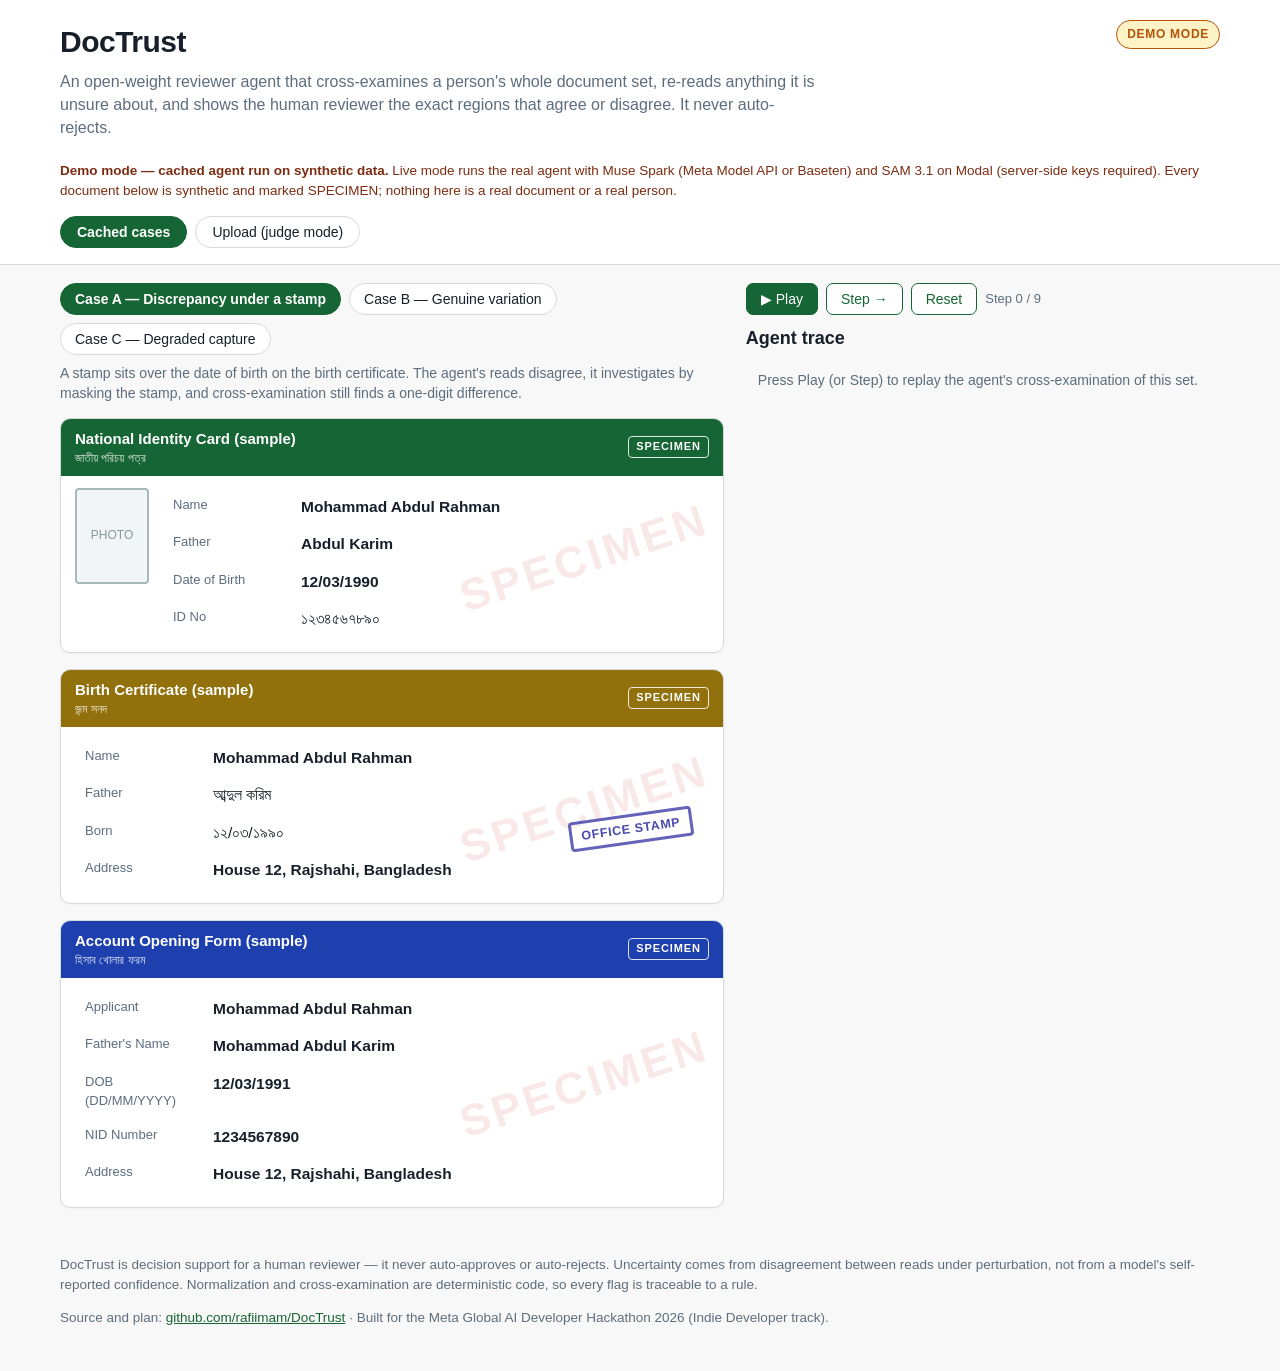
==== docs/demo/index.html @ 238506cc "Demo: render the Evidence gaps & next steps section in judge mode The upload tab gains a gaps panel " ====
<!DOCTYPE html>
<html lang="en">
<head>
<meta charset="utf-8">
<meta name="viewport" content="width=device-width, initial-scale=1">
<title>DocTrust — demo (cached cases + judge-mode upload)</title>
<link rel="stylesheet" href="styles.css">
</head>
<body>
<header class="site-header">
  <div class="header-inner">
    <div>
      <h1>DocTrust</h1>
      <p class="one-liner">An open-weight reviewer agent that cross-examines a person's
      whole document set, re-reads anything it is unsure about, and shows the human
      reviewer the exact regions that agree or disagree. It never auto-rejects.</p>
    </div>
    <span class="badge badge-demo" id="modeBadge">Demo mode</span>
  </div>
  <p class="demo-note"><strong>Demo mode — cached agent run on synthetic data.</strong>
  Live mode runs the real agent with Muse Spark (Meta Model API or Baseten)
  and SAM 3.1 on Modal (server-side keys required). Every document below is synthetic and marked SPECIMEN;
  nothing here is a real document or a real person.</p>
  <nav class="mode-toggle" aria-label="Demo mode">
    <button type="button" id="modeCachedBtn" aria-selected="true">Cached cases</button>
    <button type="button" id="modeUploadBtn" aria-selected="false">Upload (judge mode)</button>
  </nav>
</header>

<main class="layout" id="cachedMain">
  <section class="docs-column">
    <nav class="case-picker" id="casePicker" aria-label="Demo cases"></nav>
    <p class="case-summary" id="caseSummary"></p>
    <div id="docs" class="docs"></div>
  </section>

  <aside class="trace-column">
    <div class="controls">
      <button id="playBtn" type="button">▶ Play</button>
      <button id="stepBtn" type="button">Step →</button>
      <button id="resetBtn" type="button">Reset</button>
      <span class="progress" id="progress"></span>
    </div>
    <h2>Agent trace</h2>
    <ol class="trace" id="trace"></ol>
    <div class="verdict" id="verdict" hidden>
      <h3 id="verdictTitle"></h3>
      <p id="verdictBody"></p>
    </div>
  </aside>
</main>

<section class="layout upload-layout" id="uploadMain" hidden>
  <div class="upload-column">
    <p class="synthetic-warning"><strong>Synthetic documents only — do not upload
    real ID documents.</strong> Download a case pack below, unzip it, and upload
    the three images. Uploads go only to the backend shown below — the hosted
    DocTrust backend by default; nothing is stored there after the run.</p>

    <div class="backend-settings">
      <label for="backendUrl">Backend URL</label>
      <input type="url" id="backendUrl" spellcheck="false"
             placeholder="https://rafiimam96--doctrust-backend-fastapi-app.us-east.modal.run">
      <button type="button" id="backendSaveBtn">Save</button>
      <span class="backend-status" id="backendStatus">Not checked yet.</span>
    </div>

    <h2 class="upload-h">1 · Get a synthetic case pack</h2>
    <div class="pack-buttons">
      <a class="pack-btn" data-pack="clean" href="#" download>Clean set</a>
      <a class="pack-btn" data-pack="variation" href="#" download>Variation set</a>
      <a class="pack-btn" data-pack="discrepancy" href="#" download>Discrepancy set</a>
      <a class="pack-btn" data-pack="degraded" href="#" download>Degraded set</a>
    </div>
    <p class="upload-hint">Each ZIP holds <code>nid.png</code>,
    <code>birth_certificate.png</code>, <code>bank_form.png</code> and the
    <code>ground_truth.json</code> the run should agree with.</p>

    <h2 class="upload-h">2 · Upload the three documents</h2>
    <div class="upload-grid">
      <label class="upload-slot">
        <span class="upload-slot-title">National ID (nid)</span>
        <input type="file" id="file-nid" accept="image/png,image/jpeg">
        <img class="upload-preview" id="preview-nid" alt="" hidden>
        <span class="upload-file-name" id="name-nid">No file chosen</span>
      </label>
      <label class="upload-slot">
        <span class="upload-slot-title">Birth certificate</span>
        <input type="file" id="file-birth_certificate" accept="image/png,image/jpeg">
        <img class="upload-preview" id="preview-birth_certificate" alt="" hidden>
        <span class="upload-file-name" id="name-birth_certificate">No file chosen</span>
      </label>
      <label class="upload-slot">
        <span class="upload-slot-title">Bank form</span>
        <input type="file" id="file-bank_form" accept="image/png,image/jpeg">
        <img class="upload-preview" id="preview-bank_form" alt="" hidden>
        <span class="upload-file-name" id="name-bank_form">No file chosen</span>
      </label>
    </div>

    <div class="controls">
      <button type="button" id="runBtn">Run live review</button>
      <span class="progress" id="runStatus"></span>
    </div>

    <div id="fieldsPanel" hidden>
      <h2 class="upload-h">What the agent read</h2>
      <div id="fieldsTable"></div>
    </div>
    <div id="evidencePanel" hidden>
      <h2 class="upload-h">Evidence views the agent read</h2>
      <div class="evidence-grid" id="evidenceGrid"></div>
    </div>
    <div id="gapsPanel" hidden>
      <h2 class="upload-h">Evidence gaps &amp; next steps</h2>
      <div class="gaps-list" id="gapsList"></div>
    </div>
  </div>

  <aside class="trace-column">
    <h2>Live agent trace</h2>
    <ol class="trace" id="liveTrace">
      <li class="trace-empty" style="border:none;background:none;">Upload a
      synthetic set and press Run — the agent's steps stream here live from
      the backend. If the backend has no reader configured, this panel says
      so plainly instead of pretending.</li>
    </ol>
    <div class="verdict" id="liveVerdict" hidden>
      <h3 id="liveVerdictTitle"></h3>
      <p id="liveVerdictBody"></p>
    </div>
  </aside>
</section>

<footer class="site-footer">
  <p>DocTrust is decision support for a human reviewer — it never auto-approves or
  auto-rejects. Uncertainty comes from disagreement between reads under perturbation,
  not from a model's self-reported confidence. Normalization and cross-examination are
  deterministic code, so every flag is traceable to a rule.</p>
  <p>Source and plan:
  <a href="https://github.com/rafiimam/DocTrust">github.com/rafiimam/DocTrust</a> ·
  Built for the Meta Global AI Developer Hackathon 2026 (Indie Developer track).</p>
</footer>

<script src="cases.js"></script>
<script src="app.js"></script>
<script src="judge.js"></script>
</body>
</html>
---- docs/demo/styles.css ----
/* DocTrust demo — light, clean reviewer UI. No external assets. */
:root {
  --ink: #17202a;
  --muted: #5d6d7e;
  --line: #d5dbdb;
  --accent: #166534;
  --accent-soft: #e8f5ec;
  --warn: #b45309;
  --warn-soft: #fef3c7;
  --bad: #b91c1c;
  --bad-soft: #fee2e2;
  --good: #166534;
  --good-soft: #dcfce7;
  --focus: #1d4ed8;
  --focus-soft: #dbeafe;
  --card: #ffffff;
  --page: #f7f8f7;
}
* { box-sizing: border-box; }
/* The hidden attribute must always win over layout display rules
   (e.g. .layout's display:grid), so mode sections truly hide. */
[hidden] { display: none !important; }
body {
  margin: 0; color: var(--ink); background: var(--page);
  font-family: -apple-system, "Segoe UI", Roboto, "Helvetica Neue", Arial, sans-serif;
  line-height: 1.45;
}
.site-header { background: var(--card); border-bottom: 1px solid var(--line); }
.header-inner {
  max-width: 1200px; margin: 0 auto; padding: 20px 20px 6px;
  display: flex; justify-content: space-between; gap: 16px; align-items: flex-start;
}
h1 { margin: 0; font-size: 30px; letter-spacing: -.5px; }
.one-liner { margin: 6px 0 8px; max-width: 760px; color: var(--muted); }
.badge {
  white-space: nowrap; font-size: 12px; font-weight: 700; text-transform: uppercase;
  letter-spacing: .06em; padding: 5px 10px; border-radius: 999px;
}
.badge-demo { background: var(--warn-soft); color: var(--warn); border: 1px solid var(--warn); }
.demo-note {
  max-width: 1200px; margin: 0 auto; padding: 8px 20px 16px;
  font-size: 13.5px; color: #7c2d12;
}
.layout {
  max-width: 1200px; margin: 0 auto; padding: 18px 20px 8px;
  display: grid; grid-template-columns: minmax(0, 7fr) minmax(300px, 5fr); gap: 22px;
}
@media (max-width: 900px) { .layout { grid-template-columns: 1fr; } }

/* Case picker */
.case-picker { display: flex; flex-wrap: wrap; gap: 8px; margin-bottom: 8px; }
.case-tab {
  border: 1px solid var(--line); background: var(--card); color: var(--ink);
  border-radius: 999px; padding: 7px 14px; font-size: 14px; cursor: pointer;
}
.case-tab[aria-selected="true"] { background: var(--accent); border-color: var(--accent); color: #fff; font-weight: 600; }
.case-summary { color: var(--muted); font-size: 14px; margin: 2px 0 14px; }

/* Document cards */
.doc-card {
  position: relative; overflow: hidden; background: var(--card);
  border: 1px solid var(--line); border-radius: 10px; margin-bottom: 16px;
  box-shadow: 0 1px 2px rgba(0,0,0,.04);
}
.doc-card::after { /* SPECIMEN watermark */
  content: "SPECIMEN"; position: absolute; right: 10px; top: 46%;
  transform: rotate(-18deg); font-size: 44px; font-weight: 800;
  color: rgba(200, 30, 30, .10); pointer-events: none; letter-spacing: .08em;
}
.doc-head {
  display: flex; justify-content: space-between; align-items: center;
  padding: 9px 14px; color: #fff; background: var(--accent);
}
.doc-head .doc-title { font-weight: 700; font-size: 15px; }
.doc-head .doc-title small { display: block; font-weight: 400; opacity: .85; font-size: 12px; }
.tone-cream .doc-head { background: #92700c; }
.tone-blue .doc-head { background: #1e40af; }
.specimen-chip {
  font-size: 11px; font-weight: 700; letter-spacing: .08em;
  border: 1.5px solid rgba(255,255,255,.85); border-radius: 4px; padding: 2px 7px;
}
.doc-body { display: flex; gap: 14px; padding: 12px 14px 14px; }
.photo-box {
  flex: 0 0 74px; height: 96px; border: 2px solid #aab7b8; border-radius: 4px;
  color: #8a979a; display: flex; align-items: center; justify-content: center;
  font-size: 12px; background: #f2f5f5;
}
.fields { flex: 1; min-width: 0; }
.field {
  position: relative; display: flex; gap: 10px; padding: 5px 8px;
  border-radius: 6px; border: 2px solid transparent;
}
.field .flabel { flex: 0 0 118px; color: var(--muted); font-size: 13px; padding-top: 1px; }
.field .fwrap { position: relative; flex: 1; min-width: 0; }
.field .fvalue { font-size: 15.5px; font-weight: 600; word-break: break-word; }
.field .fvalue.bn { font-weight: 500; }

/* Evidence highlights (driven by the trace) */
.field.hl-focus, .doc-card.hl-focus { border-color: var(--focus); background: var(--focus-soft); }
.field.hl-warn, .doc-card.hl-warn { border-color: var(--warn); background: var(--warn-soft); }
.field.hl-bad, .doc-card.hl-bad { border-color: var(--bad); background: var(--bad-soft); }
.field.hl-good, .doc-card.hl-good { border-color: var(--good); background: var(--good-soft); }
.doc-card.hl-focus, .doc-card.hl-warn, .doc-card.hl-bad, .doc-card.hl-good { border-width: 2px; }

/* Stamp overlay (case a, birth certificate DOB) */
.stamp {
  position: absolute; right: 6px; top: -7px; z-index: 2;
  border: 3px solid rgba(40, 40, 160, .72); color: rgba(40, 40, 160, .85);
  border-radius: 4px; padding: 3px 9px; font-size: 12.5px; font-weight: 800;
  letter-spacing: .05em; transform: rotate(-8deg);
  background: rgba(255,255,255,.38);
  transition: opacity .5s ease;
}
.stamp.masked { opacity: .10; }
.mask-note {
  display: none; font-size: 11.5px; color: var(--bad); font-weight: 700; margin-left: 8px;
}
.stamp-host.masked .mask-note { display: inline; }

/* Degradation effects (case c) */
.glare {
  position: absolute; inset: -6px -10px; z-index: 2; pointer-events: none;
  background: radial-gradient(ellipse at 62% 40%, rgba(255,255,255,.96) 0%, rgba(255,255,255,.55) 45%, rgba(255,255,255,0) 72%);
}
.blurred .fvalue { filter: blur(2.2px); }
.degraded-tag { font-size: 11px; color: var(--warn); font-weight: 700; margin-left: 8px; }

/* Trace column */
.trace-column h2 { font-size: 18px; margin: 10px 0; }
.controls { display: flex; align-items: center; gap: 8px; flex-wrap: wrap; }
.controls button {
  border: 1px solid var(--accent); background: var(--accent); color: #fff;
  border-radius: 7px; padding: 7px 14px; font-size: 14px; cursor: pointer;
}
.controls button#stepBtn, .controls button#resetBtn { background: var(--card); color: var(--accent); }
.controls button:disabled { opacity: .45; cursor: default; }
.progress { color: var(--muted); font-size: 13px; }
.trace { list-style: none; margin: 0; padding: 0; }
.trace li {
  background: var(--card); border: 1px solid var(--line); border-left: 4px solid var(--focus);
  border-radius: 7px; padding: 9px 12px; margin-bottom: 9px; font-size: 14px;
  animation: step-in .25s ease;
}
.trace li.tone-warn { border-left-color: var(--warn); }
.trace li.tone-bad { border-left-color: var(--bad); }
.trace li.tone-good { border-left-color: var(--good); }
.trace .phase {
  display: inline-block; font-size: 11px; font-weight: 800; letter-spacing: .06em;
  text-transform: uppercase; color: var(--muted); margin-bottom: 3px;
}
.trace p { margin: 0; }
.trace code { background: #f1f5f9; border-radius: 4px; padding: 0 4px; font-size: 13px; }
@keyframes step-in { from { opacity: 0; transform: translateY(4px); } to { opacity: 1; } }
.trace-empty { color: var(--muted); font-size: 14px; }

/* Verdict banner */
.verdict { border-radius: 9px; padding: 13px 15px; margin-top: 6px; border: 2px solid; }
.verdict h3 { margin: 0 0 5px; font-size: 17px; }
.verdict p { margin: 0; font-size: 14px; }
.verdict-discrepancy { background: var(--bad-soft); border-color: var(--bad); }
.verdict-consistent { background: var(--good-soft); border-color: var(--good); }
.verdict-unreadable { background: var(--warn-soft); border-color: var(--warn); }

.site-footer { max-width: 1200px; margin: 0 auto; padding: 10px 20px 30px; color: var(--muted); font-size: 13.5px; }
.site-footer a { color: var(--accent); }

/* --- Mode toggle + judge (upload) mode --- */
.mode-toggle { max-width: 1200px; margin: 0 auto; padding: 0 20px 16px; display: flex; gap: 8px; }
.mode-toggle button {
  border: 1px solid var(--line); background: var(--card); color: var(--ink);
  border-radius: 999px; padding: 7px 16px; font-size: 14px; cursor: pointer;
}
.mode-toggle button[aria-selected="true"] { background: var(--accent); border-color: var(--accent); color: #fff; font-weight: 600; }
.synthetic-warning {
  background: var(--warn-soft); border: 1.5px solid var(--warn); color: #7c2d12;
  border-radius: 9px; padding: 11px 14px; font-size: 14px; margin: 0 0 16px;
}
.backend-settings {
  display: flex; align-items: center; gap: 8px; flex-wrap: wrap;
  background: var(--card); border: 1px solid var(--line); border-radius: 9px;
  padding: 10px 12px; margin-bottom: 18px; font-size: 14px;
}
.backend-settings label { font-weight: 600; }
.backend-settings input {
  flex: 1 1 240px; padding: 7px 9px; border: 1px solid var(--line);
  border-radius: 7px; font-size: 14px; font-family: ui-monospace, monospace;
}
.backend-settings button {
  border: 1px solid var(--accent); background: var(--card); color: var(--accent);
  border-radius: 7px; padding: 7px 13px; font-size: 14px; cursor: pointer;
}
.backend-status { color: var(--muted); font-size: 13px; flex-basis: 100%; }
.upload-h { font-size: 16px; margin: 18px 0 8px; }
.pack-buttons { display: flex; flex-wrap: wrap; gap: 8px; }
.pack-btn {
  border: 1px solid var(--accent); color: var(--accent); background: var(--card);
  border-radius: 999px; padding: 6px 14px; font-size: 13.5px; text-decoration: none;
}
.pack-btn:hover { background: var(--accent-soft); }
.upload-hint { color: var(--muted); font-size: 13px; }
.upload-grid { display: grid; grid-template-columns: repeat(3, minmax(0, 1fr)); gap: 12px; }
@media (max-width: 700px) { .upload-grid { grid-template-columns: 1fr; } }
.upload-slot {
  background: var(--card); border: 1.5px dashed var(--line); border-radius: 10px;
  padding: 12px; display: flex; flex-direction: column; gap: 8px; cursor: pointer;
}
.upload-slot-title { font-weight: 700; font-size: 14px; }
.upload-preview {
  width: 100%; height: 300px; object-fit: contain; object-position: center;
  background: #eceff0; border: 1px solid var(--line); border-radius: 6px;
}
.upload-file-name { color: var(--muted); font-size: 12.5px; word-break: break-all; }
.fields-doc { font-size: 14.5px; margin: 12px 0 5px; }
.fields-table { border-collapse: collapse; width: 100%; font-size: 13.5px; background: var(--card); }
.fields-table th, .fields-table td { border: 1px solid var(--line); padding: 5px 8px; text-align: left; vertical-align: top; }
.fields-table th { background: var(--accent-soft); }
.views-cell { color: var(--muted); font-size: 12.5px; }
.uncertain-tag { color: var(--warn); font-weight: 700; font-size: 11.5px; text-transform: uppercase; }
.evidence-grid { display: grid; grid-template-columns: repeat(auto-fill, minmax(180px, 1fr)); gap: 12px; }
.evidence-item { margin: 0; background: var(--card); border: 1px solid var(--line); border-radius: 9px; padding: 8px; }
.evidence-item img { max-width: 100%; border-radius: 5px; display: block; }
.evidence-item figcaption { font-size: 12.5px; color: var(--muted); margin-top: 6px }

/* Evidence gaps & next steps (judge mode) */
.gaps-list { display: flex; flex-direction: column; gap: 10px; }
.gap-item {
  background: var(--card); border: 1px solid var(--line);
  border-left: 4px solid var(--warn); border-radius: 7px; padding: 9px 12px;
}
.gap-item.gap-unresolved_discrepancy { border-left-color: var(--bad); }
.gap-kind {
  display: inline-block; font-size: 11px; font-weight: 800;
  letter-spacing: .06em; text-transform: uppercase; color: var(--muted);
  margin-bottom: 3px;
}
.gap-detail { margin: 0 0 4px; font-size: 14px; }
.gap-next { margin: 0; font-size: 13.5px; color: var(--muted); }
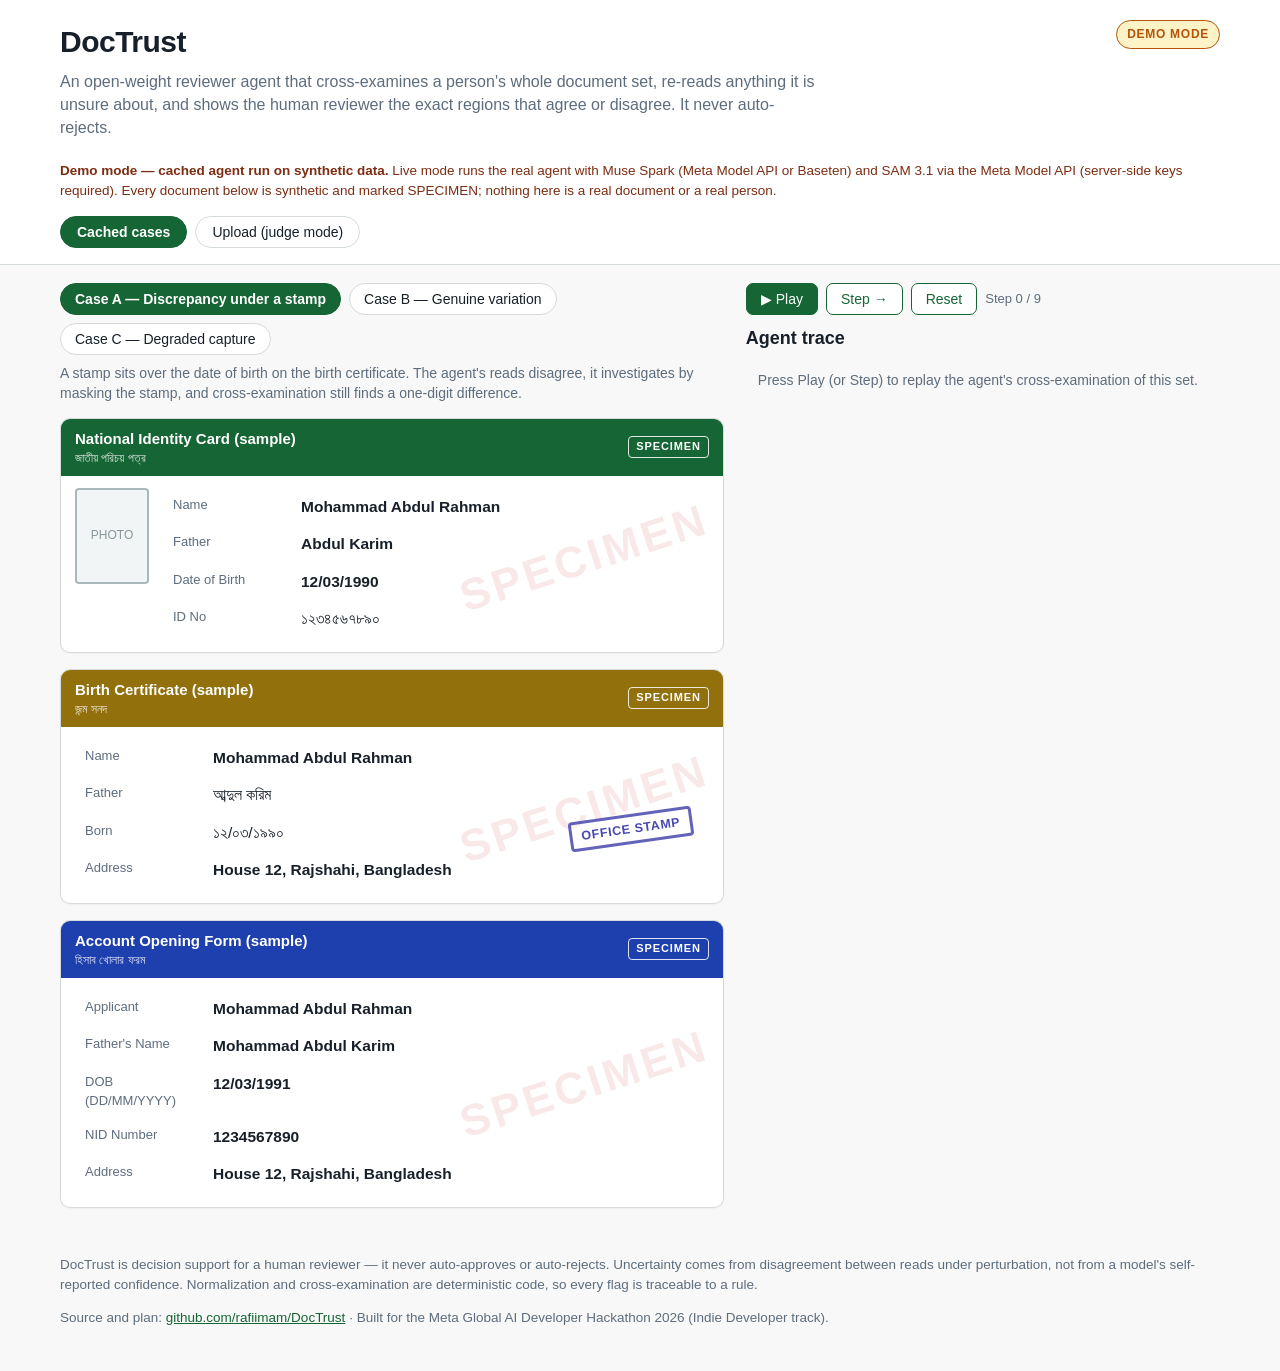
==== commit 0ac0e7d5: "Demo: SAM 3.1 runs via the Meta Model API, not on Modal The demo header claimed 'SAM 3.1 on Modal', " ====
--- a/docs/demo/index.html
+++ b/docs/demo/index.html
@@ -19,7 +19,7 @@
   </div>
   <p class="demo-note"><strong>Demo mode — cached agent run on synthetic data.</strong>
   Live mode runs the real agent with Muse Spark (Meta Model API or Baseten)
-  and SAM 3.1 on Modal (server-side keys required). Every document below is synthetic and marked SPECIMEN;
+  and SAM 3.1 via the Meta Model API (server-side keys required). Every document below is synthetic and marked SPECIMEN;
   nothing here is a real document or a real person.</p>
   <nav class="mode-toggle" aria-label="Demo mode">
     <button type="button" id="modeCachedBtn" aria-selected="true">Cached cases</button>
@@ -54,7 +54,7 @@
   <div class="upload-column">
     <p class="synthetic-warning"><strong>Synthetic documents only — do not upload
     real ID documents.</strong> Download a case pack below, unzip it, and upload
-    the three images. Uploads go only to the backend shown below — the hosted
+    the images. Uploads go only to the backend shown below — the hosted
     DocTrust backend by default; nothing is stored there after the run.</p>
 
     <div class="backend-settings">
@@ -76,27 +76,31 @@
     <code>birth_certificate.png</code>, <code>bank_form.png</code> and the
     <code>ground_truth.json</code> the run should agree with.</p>
 
-    <h2 class="upload-h">2 · Upload the three documents</h2>
+    <h2 class="upload-h">2 · Upload the documents</h2>
     <div class="upload-grid">
       <label class="upload-slot">
-        <span class="upload-slot-title">National ID (nid)</span>
+        <span class="upload-slot-title">National ID (nid) <span class="optional-tag">optional</span></span>
         <input type="file" id="file-nid" accept="image/png,image/jpeg">
         <img class="upload-preview" id="preview-nid" alt="" hidden>
         <span class="upload-file-name" id="name-nid">No file chosen</span>
       </label>
       <label class="upload-slot">
-        <span class="upload-slot-title">Birth certificate</span>
+        <span class="upload-slot-title">Birth certificate <span class="optional-tag">optional</span></span>
         <input type="file" id="file-birth_certificate" accept="image/png,image/jpeg">
         <img class="upload-preview" id="preview-birth_certificate" alt="" hidden>
         <span class="upload-file-name" id="name-birth_certificate">No file chosen</span>
       </label>
       <label class="upload-slot">
-        <span class="upload-slot-title">Bank form</span>
+        <span class="upload-slot-title">Bank form <span class="optional-tag">optional</span></span>
         <input type="file" id="file-bank_form" accept="image/png,image/jpeg">
         <img class="upload-preview" id="preview-bank_form" alt="" hidden>
         <span class="upload-file-name" id="name-bank_form">No file chosen</span>
       </label>
     </div>
+    <p class="upload-hint">All three documents are expected, but each one is
+    optional — upload at least one. Any expected document you leave out is
+    reported in the result under <em>Evidence gaps &amp; next steps</em>,
+    not treated as an error.</p>
 
     <div class="controls">
       <button type="button" id="runBtn">Run live review</button>
--- a/docs/demo/styles.css
+++ b/docs/demo/styles.css
@@ -205,6 +205,7 @@
   padding: 12px; display: flex; flex-direction: column; gap: 8px; cursor: pointer;
 }
 .upload-slot-title { font-weight: 700; font-size: 14px; }
+.optional-tag { color: var(--muted); font-weight: 600; font-size: 11px; text-transform: uppercase; letter-spacing: 0.04em; }
 .upload-preview {
   width: 100%; height: 300px; object-fit: contain; object-position: center;
   background: #eceff0; border: 1px solid var(--line); border-radius: 6px;
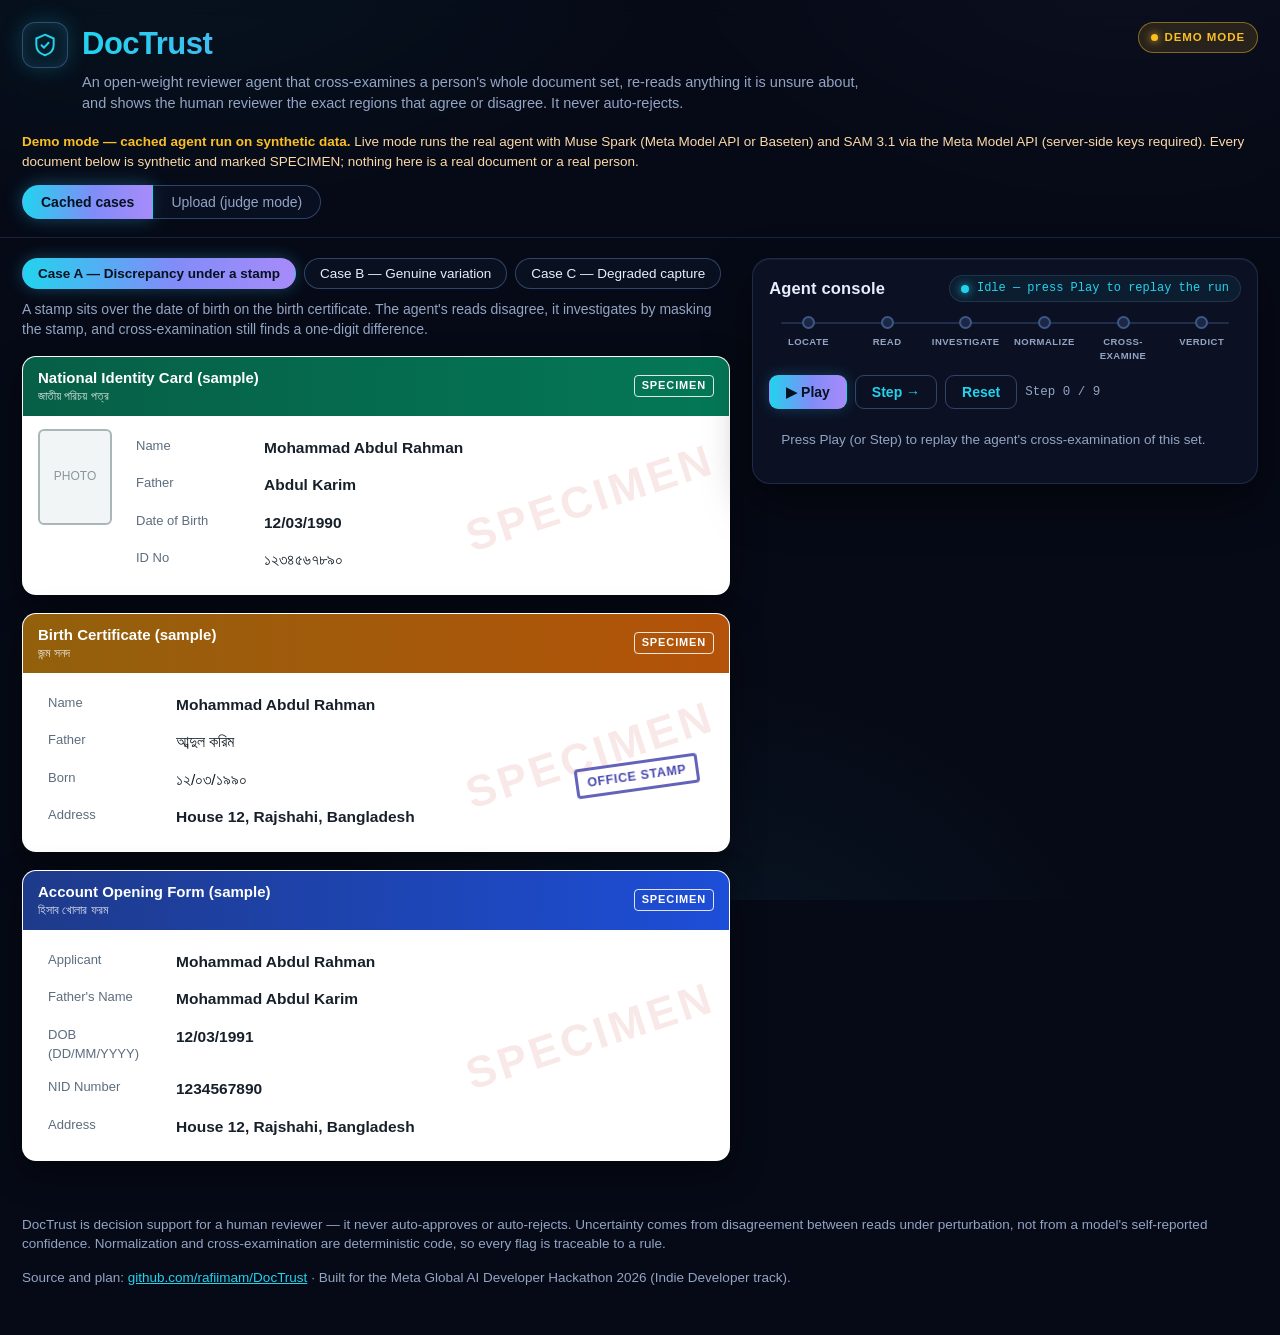
==== commit 20273177: "demo: futuristic console UI — dark glass theme, live pipeline stage tracker, agent-decision cards fo" ====
--- a/docs/demo/index.html
+++ b/docs/demo/index.html
@@ -9,11 +9,24 @@
 <body>
 <header class="site-header">
   <div class="header-inner">
-    <div>
-      <h1>DocTrust</h1>
-      <p class="one-liner">An open-weight reviewer agent that cross-examines a person's
-      whole document set, re-reads anything it is unsure about, and shows the human
-      reviewer the exact regions that agree or disagree. It never auto-rejects.</p>
+    <div class="brand">
+      <span class="logo-mark" aria-hidden="true">
+        <svg viewBox="0 0 24 24" width="26" height="26" fill="none">
+          <path d="M12 2.5 20 6v6c0 5-3.4 8.1-8 9.5C7.4 20.1 4 17 4 12V6l8-3.5Z"
+                stroke="url(#lg)" stroke-width="1.8"/>
+          <path d="m8.8 12.2 2.3 2.3 4.2-4.6" stroke="url(#lg)" stroke-width="1.8"
+                stroke-linecap="round" stroke-linejoin="round"/>
+          <defs><linearGradient id="lg" x1="0" y1="0" x2="24" y2="24">
+            <stop offset="0" stop-color="#22d3ee"/><stop offset="1" stop-color="#a78bfa"/>
+          </linearGradient></defs>
+        </svg>
+      </span>
+      <div>
+        <h1>DocTrust</h1>
+        <p class="one-liner">An open-weight reviewer agent that cross-examines a person's
+        whole document set, re-reads anything it is unsure about, and shows the human
+        reviewer the exact regions that agree or disagree. It never auto-rejects.</p>
+      </div>
     </div>
     <span class="badge badge-demo" id="modeBadge">Demo mode</span>
   </div>
@@ -35,13 +48,27 @@
   </section>
 
   <aside class="trace-column">
+    <div class="console-head">
+      <h2>Agent console</h2>
+      <div class="agent-status" id="agentStatusCached">
+        <span class="pulse-dot"></span>
+        <span class="agent-status-text" id="agentStatusTextCached">Idle — press Play to replay the run</span>
+      </div>
+    </div>
+    <ol class="stagebar" id="stageBarCached" aria-label="Agent pipeline stages">
+      <li data-stage="locate"><span class="stage-dot"></span><span class="stage-label">Locate</span></li>
+      <li data-stage="read"><span class="stage-dot"></span><span class="stage-label">Read</span></li>
+      <li data-stage="investigate"><span class="stage-dot"></span><span class="stage-label">Investigate</span></li>
+      <li data-stage="normalize"><span class="stage-dot"></span><span class="stage-label">Normalize</span></li>
+      <li data-stage="cross"><span class="stage-dot"></span><span class="stage-label">Cross-examine</span></li>
+      <li data-stage="verdict"><span class="stage-dot"></span><span class="stage-label">Verdict</span></li>
+    </ol>
     <div class="controls">
       <button id="playBtn" type="button">▶ Play</button>
       <button id="stepBtn" type="button">Step →</button>
       <button id="resetBtn" type="button">Reset</button>
       <span class="progress" id="progress"></span>
     </div>
-    <h2>Agent trace</h2>
     <ol class="trace" id="trace"></ol>
     <div class="verdict" id="verdict" hidden>
       <h3 id="verdictTitle"></h3>
@@ -122,7 +149,21 @@
   </div>
 
   <aside class="trace-column">
-    <h2>Live agent trace</h2>
+    <div class="console-head">
+      <h2>Live agent console</h2>
+      <div class="agent-status" id="agentStatusLive">
+        <span class="pulse-dot"></span>
+        <span class="agent-status-text" id="agentStatusTextLive">Waiting for a run</span>
+      </div>
+    </div>
+    <ol class="stagebar" id="stageBarLive" aria-label="Agent pipeline stages">
+      <li data-stage="locate"><span class="stage-dot"></span><span class="stage-label">Locate</span></li>
+      <li data-stage="read"><span class="stage-dot"></span><span class="stage-label">Read</span></li>
+      <li data-stage="investigate"><span class="stage-dot"></span><span class="stage-label">Investigate</span></li>
+      <li data-stage="normalize"><span class="stage-dot"></span><span class="stage-label">Normalize</span></li>
+      <li data-stage="cross"><span class="stage-dot"></span><span class="stage-label">Cross-examine</span></li>
+      <li data-stage="verdict"><span class="stage-dot"></span><span class="stage-label">Verdict</span></li>
+    </ol>
     <ol class="trace" id="liveTrace">
       <li class="trace-empty" style="border:none;background:none;">Upload a
       synthetic set and press Run — the agent's steps stream here live from
--- a/docs/demo/styles.css
+++ b/docs/demo/styles.css
@@ -1,66 +1,134 @@
-/* DocTrust demo — light, clean reviewer UI. No external assets. */
+/* DocTrust demo — futuristic dark console theme.
+   Dark glass chrome around paper-light document cards (the documents
+   are paper; the console around them is the machine). No external
+   assets: system fonts, CSS gradients and glow only. */
 :root {
-  --ink: #17202a;
-  --muted: #5d6d7e;
-  --line: #d5dbdb;
-  --accent: #166534;
-  --accent-soft: #e8f5ec;
-  --warn: #b45309;
-  --warn-soft: #fef3c7;
-  --bad: #b91c1c;
-  --bad-soft: #fee2e2;
-  --good: #166534;
-  --good-soft: #dcfce7;
-  --focus: #1d4ed8;
-  --focus-soft: #dbeafe;
-  --card: #ffffff;
-  --page: #f7f8f7;
+  --bg: #060a16;
+  --panel: rgba(13, 20, 40, .78);
+  --panel-solid: #0d1428;
+  --line: rgba(125, 180, 255, .16);
+  --line-strong: rgba(125, 180, 255, .32);
+  --ink: #e7eefc;
+  --muted: #93a4c4;
+  --cyan: #22d3ee;
+  --indigo: #818cf8;
+  --violet: #a78bfa;
+  --warn: #fbbf24;
+  --warn-soft: rgba(251, 191, 36, .12);
+  --bad: #fb7185;
+  --bad-soft: rgba(251, 113, 133, .12);
+  --good: #34d399;
+  --good-soft: rgba(52, 211, 153, .12);
+  --focus: #38bdf8;
+  --focus-soft: rgba(56, 189, 248, .14);
+  --paper: #ffffff;
+  --paper-ink: #17202a;
+  --paper-muted: #5d6d7e;
+  --grad: linear-gradient(92deg, var(--cyan), var(--indigo) 55%, var(--violet));
 }
 * { box-sizing: border-box; }
 /* The hidden attribute must always win over layout display rules
    (e.g. .layout's display:grid), so mode sections truly hide. */
 [hidden] { display: none !important; }
 body {
-  margin: 0; color: var(--ink); background: var(--page);
+  margin: 0; color: var(--ink);
+  background:
+    radial-gradient(900px 480px at 12% -8%, rgba(34, 211, 238, .14), transparent 60%),
+    radial-gradient(820px 520px at 88% -10%, rgba(167, 139, 250, .13), transparent 60%),
+    radial-gradient(700px 600px at 55% 115%, rgba(56, 189, 248, .07), transparent 60%),
+    var(--bg);
+  background-attachment: fixed;
   font-family: -apple-system, "Segoe UI", Roboto, "Helvetica Neue", Arial, sans-serif;
   line-height: 1.45;
 }
-.site-header { background: var(--card); border-bottom: 1px solid var(--line); }
+::selection { background: rgba(34, 211, 238, .35); }
+
+/* --- Header ------------------------------------------------------------ */
+.site-header {
+  border-bottom: 1px solid var(--line);
+  background: rgba(7, 11, 24, .66);
+  backdrop-filter: blur(10px);
+}
 .header-inner {
-  max-width: 1200px; margin: 0 auto; padding: 20px 20px 6px;
+  max-width: 1280px; margin: 0 auto; padding: 22px 22px 4px;
   display: flex; justify-content: space-between; gap: 16px; align-items: flex-start;
 }
-h1 { margin: 0; font-size: 30px; letter-spacing: -.5px; }
-.one-liner { margin: 6px 0 8px; max-width: 760px; color: var(--muted); }
+.brand { display: flex; gap: 14px; align-items: flex-start; }
+.logo-mark {
+  flex: 0 0 auto; width: 46px; height: 46px; border-radius: 13px;
+  display: flex; align-items: center; justify-content: center;
+  background: rgba(34, 211, 238, .08);
+  border: 1px solid var(--line-strong);
+  box-shadow: 0 0 22px rgba(34, 211, 238, .22), inset 0 0 12px rgba(129, 140, 248, .12);
+}
+h1 {
+  margin: 0; font-size: 31px; letter-spacing: -.5px; font-weight: 800;
+  background: var(--grad); -webkit-background-clip: text; background-clip: text;
+  -webkit-text-fill-color: transparent; color: transparent;
+}
+.one-liner { margin: 5px 0 8px; max-width: 780px; color: var(--muted); font-size: 14.5px; }
 .badge {
-  white-space: nowrap; font-size: 12px; font-weight: 700; text-transform: uppercase;
-  letter-spacing: .06em; padding: 5px 10px; border-radius: 999px;
-}
-.badge-demo { background: var(--warn-soft); color: var(--warn); border: 1px solid var(--warn); }
+  white-space: nowrap; font-size: 11.5px; font-weight: 700; text-transform: uppercase;
+  letter-spacing: .08em; padding: 6px 12px; border-radius: 999px;
+  display: inline-flex; align-items: center; gap: 7px;
+}
+.badge::before {
+  content: ""; width: 7px; height: 7px; border-radius: 50%;
+  background: currentColor; box-shadow: 0 0 8px currentColor;
+  animation: pulse-dot 2.2s ease-in-out infinite;
+}
+.badge-demo { background: var(--warn-soft); color: var(--warn); border: 1px solid rgba(251, 191, 36, .45); }
+.badge-live { background: rgba(34, 211, 238, .12); color: var(--cyan); border: 1px solid rgba(34, 211, 238, .45); }
 .demo-note {
-  max-width: 1200px; margin: 0 auto; padding: 8px 20px 16px;
-  font-size: 13.5px; color: #7c2d12;
-}
+  max-width: 1280px; margin: 0 auto; padding: 6px 22px 14px;
+  font-size: 13.5px; color: #fcd9a8;
+}
+.demo-note strong { color: var(--warn); }
+
+/* --- Mode toggle --------------------------------------------------------- */
+.mode-toggle { max-width: 1280px; margin: 0 auto; padding: 0 22px 18px; display: flex; }
+.mode-toggle {
+  gap: 0;
+}
+.mode-toggle button {
+  border: 1px solid var(--line-strong); background: rgba(13, 20, 40, .6); color: var(--muted);
+  padding: 8px 18px; font-size: 14px; cursor: pointer; transition: all .18s ease;
+}
+.mode-toggle button:first-child { border-radius: 999px 0 0 999px; }
+.mode-toggle button:last-child { border-radius: 0 999px 999px 0; border-left: none; }
+.mode-toggle button[aria-selected="true"] {
+  background: var(--grad); border-color: transparent; color: #06121f; font-weight: 700;
+  box-shadow: 0 0 18px rgba(56, 189, 248, .35);
+}
+
+/* --- Layout -------------------------------------------------------------- */
 .layout {
-  max-width: 1200px; margin: 0 auto; padding: 18px 20px 8px;
-  display: grid; grid-template-columns: minmax(0, 7fr) minmax(300px, 5fr); gap: 22px;
-}
-@media (max-width: 900px) { .layout { grid-template-columns: 1fr; } }
+  max-width: 1280px; margin: 0 auto; padding: 20px 22px 10px;
+  display: grid; grid-template-columns: minmax(0, 7fr) minmax(330px, 5fr); gap: 22px;
+  align-items: start;
+}
+@media (max-width: 980px) { .layout { grid-template-columns: 1fr; } }
 
 /* Case picker */
-.case-picker { display: flex; flex-wrap: wrap; gap: 8px; margin-bottom: 8px; }
+.case-picker { display: flex; flex-wrap: wrap; gap: 8px; margin-bottom: 10px; }
 .case-tab {
-  border: 1px solid var(--line); background: var(--card); color: var(--ink);
-  border-radius: 999px; padding: 7px 14px; font-size: 14px; cursor: pointer;
-}
-.case-tab[aria-selected="true"] { background: var(--accent); border-color: var(--accent); color: #fff; font-weight: 600; }
-.case-summary { color: var(--muted); font-size: 14px; margin: 2px 0 14px; }
-
-/* Document cards */
+  border: 1px solid var(--line-strong); background: rgba(13, 20, 40, .6); color: var(--ink);
+  border-radius: 999px; padding: 7px 15px; font-size: 13.5px; cursor: pointer;
+  transition: all .18s ease;
+}
+.case-tab:hover { border-color: var(--cyan); }
+.case-tab[aria-selected="true"] {
+  background: var(--grad); border-color: transparent; color: #06121f; font-weight: 700;
+  box-shadow: 0 0 16px rgba(56, 189, 248, .3);
+}
+.case-summary { color: var(--muted); font-size: 14px; margin: 2px 0 16px; }
+
+/* --- Document cards (paper light, on purpose) ---------------------------- */
 .doc-card {
-  position: relative; overflow: hidden; background: var(--card);
-  border: 1px solid var(--line); border-radius: 10px; margin-bottom: 16px;
-  box-shadow: 0 1px 2px rgba(0,0,0,.04);
+  position: relative; overflow: hidden; background: var(--paper); color: var(--paper-ink);
+  border: 1px solid rgba(255, 255, 255, .25); border-radius: 14px; margin-bottom: 18px;
+  box-shadow: 0 12px 34px rgba(0, 0, 0, .45);
+  transition: box-shadow .25s ease, border-color .25s ease;
 }
 .doc-card::after { /* SPECIMEN watermark */
   content: "SPECIMEN"; position: absolute; right: 10px; top: 46%;
@@ -69,38 +137,43 @@
 }
 .doc-head {
   display: flex; justify-content: space-between; align-items: center;
-  padding: 9px 14px; color: #fff; background: var(--accent);
+  padding: 10px 15px; color: #fff;
+  background: linear-gradient(92deg, #065f46, #047857);
 }
 .doc-head .doc-title { font-weight: 700; font-size: 15px; }
 .doc-head .doc-title small { display: block; font-weight: 400; opacity: .85; font-size: 12px; }
-.tone-cream .doc-head { background: #92700c; }
-.tone-blue .doc-head { background: #1e40af; }
+.tone-cream .doc-head { background: linear-gradient(92deg, #92600c, #b45309); }
+.tone-blue .doc-head { background: linear-gradient(92deg, #1e3a8a, #1d4ed8); }
 .specimen-chip {
   font-size: 11px; font-weight: 700; letter-spacing: .08em;
   border: 1.5px solid rgba(255,255,255,.85); border-radius: 4px; padding: 2px 7px;
 }
-.doc-body { display: flex; gap: 14px; padding: 12px 14px 14px; }
+.doc-body { display: flex; gap: 14px; padding: 13px 15px 15px; }
 .photo-box {
-  flex: 0 0 74px; height: 96px; border: 2px solid #aab7b8; border-radius: 4px;
+  flex: 0 0 74px; height: 96px; border: 2px solid #aab7b8; border-radius: 6px;
   color: #8a979a; display: flex; align-items: center; justify-content: center;
   font-size: 12px; background: #f2f5f5;
 }
 .fields { flex: 1; min-width: 0; }
 .field {
   position: relative; display: flex; gap: 10px; padding: 5px 8px;
-  border-radius: 6px; border: 2px solid transparent;
-}
-.field .flabel { flex: 0 0 118px; color: var(--muted); font-size: 13px; padding-top: 1px; }
+  border-radius: 8px; border: 2px solid transparent;
+  transition: background .25s ease, border-color .25s ease, box-shadow .25s ease;
+}
+.field .flabel { flex: 0 0 118px; color: var(--paper-muted); font-size: 13px; padding-top: 1px; }
 .field .fwrap { position: relative; flex: 1; min-width: 0; }
 .field .fvalue { font-size: 15.5px; font-weight: 600; word-break: break-word; }
 .field .fvalue.bn { font-weight: 500; }
 
 /* Evidence highlights (driven by the trace) */
-.field.hl-focus, .doc-card.hl-focus { border-color: var(--focus); background: var(--focus-soft); }
-.field.hl-warn, .doc-card.hl-warn { border-color: var(--warn); background: var(--warn-soft); }
-.field.hl-bad, .doc-card.hl-bad { border-color: var(--bad); background: var(--bad-soft); }
-.field.hl-good, .doc-card.hl-good { border-color: var(--good); background: var(--good-soft); }
-.doc-card.hl-focus, .doc-card.hl-warn, .doc-card.hl-bad, .doc-card.hl-good { border-width: 2px; }
+.field.hl-focus { border-color: var(--focus); background: var(--focus-soft); box-shadow: 0 0 0 3px rgba(56, 189, 248, .18); }
+.field.hl-warn { border-color: var(--warn); background: var(--warn-soft); }
+.field.hl-bad { border-color: var(--bad); background: var(--bad-soft); }
+.field.hl-good { border-color: var(--good); background: var(--good-soft); }
+.doc-card.hl-focus { border-color: var(--focus); box-shadow: 0 0 0 3px rgba(56, 189, 248, .35), 0 12px 34px rgba(0, 0, 0, .45); }
+.doc-card.hl-warn { border-color: var(--warn); box-shadow: 0 0 0 3px rgba(251, 191, 36, .3), 0 12px 34px rgba(0, 0, 0, .45); }
+.doc-card.hl-bad { border-color: var(--bad); box-shadow: 0 0 0 3px rgba(251, 113, 133, .3), 0 12px 34px rgba(0, 0, 0, .45); }
+.doc-card.hl-good { border-color: var(--good); box-shadow: 0 0 0 3px rgba(52, 211, 153, .3), 0 12px 34px rgba(0, 0, 0, .45); }
 
 /* Stamp overlay (case a, birth certificate DOB) */
 .stamp {
@@ -113,7 +186,7 @@
 }
 .stamp.masked { opacity: .10; }
 .mask-note {
-  display: none; font-size: 11.5px; color: var(--bad); font-weight: 700; margin-left: 8px;
+  display: none; font-size: 11.5px; color: #b91c1c; font-weight: 700; margin-left: 8px;
 }
 .stamp-host.masked .mask-note { display: inline; }
 
@@ -123,116 +196,231 @@
   background: radial-gradient(ellipse at 62% 40%, rgba(255,255,255,.96) 0%, rgba(255,255,255,.55) 45%, rgba(255,255,255,0) 72%);
 }
 .blurred .fvalue { filter: blur(2.2px); }
-.degraded-tag { font-size: 11px; color: var(--warn); font-weight: 700; margin-left: 8px; }
-
-/* Trace column */
-.trace-column h2 { font-size: 18px; margin: 10px 0; }
-.controls { display: flex; align-items: center; gap: 8px; flex-wrap: wrap; }
+.degraded-tag { font-size: 11px; color: #b45309; font-weight: 700; margin-left: 8px; }
+
+/* --- Agent console -------------------------------------------------------- */
+.trace-column {
+  position: sticky; top: 16px;
+  background: var(--panel); border: 1px solid var(--line); border-radius: 18px;
+  padding: 16px 16px 14px;
+  backdrop-filter: blur(12px);
+  box-shadow: 0 18px 44px rgba(0, 0, 0, .5), inset 0 1px 0 rgba(255, 255, 255, .05);
+}
+@media (max-width: 980px) { .trace-column { position: static; } }
+.console-head { display: flex; justify-content: space-between; align-items: center; gap: 10px; flex-wrap: wrap; }
+.trace-column h2 { font-size: 16.5px; margin: 0; letter-spacing: .01em; }
+.agent-status {
+  display: inline-flex; align-items: center; gap: 8px;
+  font-family: ui-monospace, SFMono-Regular, Menlo, monospace;
+  font-size: 12px; color: var(--cyan);
+  border: 1px solid var(--line); border-radius: 999px; padding: 4px 11px;
+  background: rgba(34, 211, 238, .06); max-width: 100%;
+}
+.agent-status-text { white-space: nowrap; overflow: hidden; text-overflow: ellipsis; }
+.pulse-dot {
+  flex: 0 0 auto; width: 8px; height: 8px; border-radius: 50%;
+  background: var(--cyan); box-shadow: 0 0 10px var(--cyan);
+  animation: pulse-dot 1.6s ease-in-out infinite;
+}
+@keyframes pulse-dot { 0%, 100% { opacity: 1; } 50% { opacity: .35; } }
+
+/* Pipeline stage tracker */
+.stagebar {
+  list-style: none; margin: 14px 0 12px; padding: 0;
+  display: flex; justify-content: space-between; position: relative;
+}
+.stagebar::before {
+  content: ""; position: absolute; left: 12px; right: 12px; top: 6px; height: 2px;
+  background: rgba(125, 180, 255, .18); border-radius: 2px;
+}
+.stagebar li {
+  position: relative; z-index: 1; display: flex; flex-direction: column;
+  align-items: center; gap: 6px; flex: 1; min-width: 0;
+}
+.stage-dot {
+  width: 13px; height: 13px; border-radius: 50%;
+  background: #1b2745; border: 2px solid rgba(125, 180, 255, .35);
+  transition: all .3s ease;
+}
+.stage-label {
+  font-size: 9.5px; font-weight: 700; letter-spacing: .05em; text-transform: uppercase;
+  color: var(--muted); text-align: center; transition: color .3s ease;
+}
+.stagebar li.done .stage-dot { background: var(--cyan); border-color: var(--cyan); box-shadow: 0 0 8px rgba(34, 211, 238, .6); }
+.stagebar li.done .stage-label { color: var(--cyan); }
+.stagebar li.active .stage-dot {
+  background: var(--violet); border-color: var(--violet);
+  box-shadow: 0 0 0 5px rgba(167, 139, 250, .22), 0 0 14px rgba(167, 139, 250, .8);
+  animation: pulse-dot 1.2s ease-in-out infinite;
+}
+.stagebar li.active .stage-label { color: var(--ink); }
+
+/* Controls */
+.controls { display: flex; align-items: center; gap: 8px; flex-wrap: wrap; margin-bottom: 10px; }
 .controls button {
-  border: 1px solid var(--accent); background: var(--accent); color: #fff;
-  border-radius: 7px; padding: 7px 14px; font-size: 14px; cursor: pointer;
-}
-.controls button#stepBtn, .controls button#resetBtn { background: var(--card); color: var(--accent); }
-.controls button:disabled { opacity: .45; cursor: default; }
-.progress { color: var(--muted); font-size: 13px; }
-.trace { list-style: none; margin: 0; padding: 0; }
+  border: 1px solid transparent; background: var(--grad); color: #06121f; font-weight: 700;
+  border-radius: 9px; padding: 8px 16px; font-size: 14px; cursor: pointer;
+  box-shadow: 0 0 14px rgba(56, 189, 248, .25); transition: all .18s ease;
+}
+.controls button#stepBtn, .controls button#resetBtn,
+.controls button#backendSaveBtn {
+  background: transparent; color: var(--cyan); border-color: var(--line-strong); box-shadow: none;
+}
+.controls button:hover { filter: brightness(1.1); }
+.controls button:disabled { opacity: .45; cursor: default; box-shadow: none; }
+.progress { color: var(--muted); font-size: 12.5px; font-family: ui-monospace, Menlo, monospace; }
+
+/* Trace feed */
+.trace {
+  list-style: none; margin: 0; padding: 2px 2px 2px 0;
+  max-height: 58vh; overflow-y: auto; scrollbar-width: thin;
+  scrollbar-color: rgba(125, 180, 255, .35) transparent;
+}
+.trace::-webkit-scrollbar { width: 6px; }
+.trace::-webkit-scrollbar-thumb { background: rgba(125, 180, 255, .3); border-radius: 3px; }
 .trace li {
-  background: var(--card); border: 1px solid var(--line); border-left: 4px solid var(--focus);
-  border-radius: 7px; padding: 9px 12px; margin-bottom: 9px; font-size: 14px;
-  animation: step-in .25s ease;
+  background: rgba(19, 29, 56, .85); border: 1px solid var(--line); border-left: 3px solid var(--focus);
+  border-radius: 11px; padding: 9px 12px; margin-bottom: 8px; font-size: 13.5px;
+  animation: step-in .3s ease;
 }
 .trace li.tone-warn { border-left-color: var(--warn); }
 .trace li.tone-bad { border-left-color: var(--bad); }
 .trace li.tone-good { border-left-color: var(--good); }
 .trace .phase {
-  display: inline-block; font-size: 11px; font-weight: 800; letter-spacing: .06em;
-  text-transform: uppercase; color: var(--muted); margin-bottom: 3px;
-}
-.trace p { margin: 0; }
-.trace code { background: #f1f5f9; border-radius: 4px; padding: 0 4px; font-size: 13px; }
-@keyframes step-in { from { opacity: 0; transform: translateY(4px); } to { opacity: 1; } }
-.trace-empty { color: var(--muted); font-size: 14px; }
+  display: inline-block; font-size: 10.5px; font-weight: 800; letter-spacing: .09em;
+  text-transform: uppercase; color: var(--cyan); margin-bottom: 3px;
+  font-family: ui-monospace, Menlo, monospace;
+}
+.trace li.tone-warn .phase { color: var(--warn); }
+.trace li.tone-bad .phase { color: var(--bad); }
+.trace li.tone-good .phase { color: var(--good); }
+.trace p { margin: 0; color: var(--ink); }
+.trace code {
+  background: rgba(34, 211, 238, .12); color: #a5f3fc; border-radius: 4px;
+  padding: 0 4px; font-size: 12.5px;
+}
+@keyframes step-in { from { opacity: 0; transform: translateY(6px); } to { opacity: 1; } }
+.trace-empty { color: var(--muted); font-size: 13.5px; }
+
+/* Agent decision cards (planner-chosen investigation steps, streamed live) */
+.trace li.decision-card {
+  border: 1px solid rgba(167, 139, 250, .55); border-left: 3px solid var(--violet);
+  background: linear-gradient(120deg, rgba(167, 139, 250, .14), rgba(34, 211, 238, .07));
+  box-shadow: 0 0 18px rgba(167, 139, 250, .18);
+}
+.decision-chip {
+  display: inline-block; font-size: 9.5px; font-weight: 800; letter-spacing: .1em;
+  color: #0b0618; background: var(--grad); border-radius: 999px;
+  padding: 2.5px 9px; margin-bottom: 5px; text-transform: uppercase;
+}
+.trace li.decision-card .phase { color: var(--violet); }
 
 /* Verdict banner */
-.verdict { border-radius: 9px; padding: 13px 15px; margin-top: 6px; border: 2px solid; }
+.verdict {
+  border-radius: 13px; padding: 14px 16px; margin-top: 8px; border: 1.5px solid;
+  backdrop-filter: blur(6px); animation: step-in .35s ease;
+}
 .verdict h3 { margin: 0 0 5px; font-size: 17px; }
-.verdict p { margin: 0; font-size: 14px; }
-.verdict-discrepancy { background: var(--bad-soft); border-color: var(--bad); }
-.verdict-consistent { background: var(--good-soft); border-color: var(--good); }
-.verdict-unreadable { background: var(--warn-soft); border-color: var(--warn); }
-
-.site-footer { max-width: 1200px; margin: 0 auto; padding: 10px 20px 30px; color: var(--muted); font-size: 13.5px; }
-.site-footer a { color: var(--accent); }
-
-/* --- Mode toggle + judge (upload) mode --- */
-.mode-toggle { max-width: 1200px; margin: 0 auto; padding: 0 20px 16px; display: flex; gap: 8px; }
-.mode-toggle button {
-  border: 1px solid var(--line); background: var(--card); color: var(--ink);
-  border-radius: 999px; padding: 7px 16px; font-size: 14px; cursor: pointer;
-}
-.mode-toggle button[aria-selected="true"] { background: var(--accent); border-color: var(--accent); color: #fff; font-weight: 600; }
+.verdict p { margin: 0; font-size: 14px; color: var(--ink); }
+.verdict-discrepancy { background: var(--bad-soft); border-color: var(--bad); box-shadow: 0 0 22px rgba(251, 113, 133, .18); }
+.verdict-consistent { background: var(--good-soft); border-color: var(--good); box-shadow: 0 0 22px rgba(52, 211, 153, .16); }
+.verdict-unreadable { background: var(--warn-soft); border-color: var(--warn); box-shadow: 0 0 22px rgba(251, 191, 36, .16); }
+
+/* --- Judge (upload) mode --------------------------------------------------- */
+.upload-column { min-width: 0; }
 .synthetic-warning {
-  background: var(--warn-soft); border: 1.5px solid var(--warn); color: #7c2d12;
-  border-radius: 9px; padding: 11px 14px; font-size: 14px; margin: 0 0 16px;
+  background: var(--warn-soft); border: 1.5px solid rgba(251, 191, 36, .5); color: #fde9c0;
+  border-radius: 13px; padding: 12px 15px; font-size: 14px; margin: 0 0 16px;
 }
 .backend-settings {
   display: flex; align-items: center; gap: 8px; flex-wrap: wrap;
-  background: var(--card); border: 1px solid var(--line); border-radius: 9px;
-  padding: 10px 12px; margin-bottom: 18px; font-size: 14px;
+  background: var(--panel); border: 1px solid var(--line); border-radius: 13px;
+  padding: 11px 13px; margin-bottom: 18px; font-size: 14px;
 }
 .backend-settings label { font-weight: 600; }
 .backend-settings input {
-  flex: 1 1 240px; padding: 7px 9px; border: 1px solid var(--line);
-  border-radius: 7px; font-size: 14px; font-family: ui-monospace, monospace;
+  flex: 1 1 240px; padding: 8px 10px; border: 1px solid var(--line-strong);
+  border-radius: 8px; font-size: 13.5px; font-family: ui-monospace, Menlo, monospace;
+  background: rgba(6, 10, 22, .7); color: var(--ink);
 }
 .backend-settings button {
-  border: 1px solid var(--accent); background: var(--card); color: var(--accent);
-  border-radius: 7px; padding: 7px 13px; font-size: 14px; cursor: pointer;
+  border: 1px solid var(--line-strong); background: transparent; color: var(--cyan);
+  border-radius: 8px; padding: 8px 14px; font-size: 14px; cursor: pointer;
 }
 .backend-status { color: var(--muted); font-size: 13px; flex-basis: 100%; }
-.upload-h { font-size: 16px; margin: 18px 0 8px; }
+.upload-h { font-size: 16px; margin: 20px 0 9px; }
 .pack-buttons { display: flex; flex-wrap: wrap; gap: 8px; }
 .pack-btn {
-  border: 1px solid var(--accent); color: var(--accent); background: var(--card);
-  border-radius: 999px; padding: 6px 14px; font-size: 13.5px; text-decoration: none;
-}
-.pack-btn:hover { background: var(--accent-soft); }
+  border: 1px solid var(--line-strong); color: var(--cyan); background: rgba(13, 20, 40, .6);
+  border-radius: 999px; padding: 7px 15px; font-size: 13.5px; text-decoration: none;
+  transition: all .18s ease;
+}
+.pack-btn:hover { border-color: var(--cyan); box-shadow: 0 0 12px rgba(34, 211, 238, .25); }
 .upload-hint { color: var(--muted); font-size: 13px; }
+.upload-hint code, .synthetic-warning code {
+  background: rgba(34, 211, 238, .12); color: #a5f3fc; border-radius: 4px; padding: 0 4px;
+}
 .upload-grid { display: grid; grid-template-columns: repeat(3, minmax(0, 1fr)); gap: 12px; }
 @media (max-width: 700px) { .upload-grid { grid-template-columns: 1fr; } }
 .upload-slot {
-  background: var(--card); border: 1.5px dashed var(--line); border-radius: 10px;
-  padding: 12px; display: flex; flex-direction: column; gap: 8px; cursor: pointer;
-}
+  background: var(--panel); border: 1.5px dashed var(--line-strong); border-radius: 14px;
+  padding: 13px; display: flex; flex-direction: column; gap: 8px; cursor: pointer;
+  transition: border-color .18s ease, box-shadow .18s ease;
+}
+.upload-slot:hover { border-color: var(--cyan); box-shadow: 0 0 14px rgba(34, 211, 238, .15); }
 .upload-slot-title { font-weight: 700; font-size: 14px; }
 .optional-tag { color: var(--muted); font-weight: 600; font-size: 11px; text-transform: uppercase; letter-spacing: 0.04em; }
 .upload-preview {
   width: 100%; height: 300px; object-fit: contain; object-position: center;
-  background: #eceff0; border: 1px solid var(--line); border-radius: 6px;
+  background: #eceff0; border: 1px solid var(--line); border-radius: 8px;
 }
 .upload-file-name { color: var(--muted); font-size: 12.5px; word-break: break-all; }
-.fields-doc { font-size: 14.5px; margin: 12px 0 5px; }
-.fields-table { border-collapse: collapse; width: 100%; font-size: 13.5px; background: var(--card); }
-.fields-table th, .fields-table td { border: 1px solid var(--line); padding: 5px 8px; text-align: left; vertical-align: top; }
-.fields-table th { background: var(--accent-soft); }
+
+/* Fields table */
+.fields-doc { font-size: 14.5px; margin: 14px 0 6px; color: var(--cyan); }
+.fields-table {
+  border-collapse: collapse; width: 100%; font-size: 13.5px;
+  background: rgba(13, 20, 40, .65); border-radius: 10px; overflow: hidden;
+}
+.fields-table th, .fields-table td {
+  border: 1px solid var(--line); padding: 6px 9px; text-align: left; vertical-align: top;
+}
+.fields-table th { background: rgba(34, 211, 238, .09); color: var(--ink); }
+.fields-table td { color: var(--ink); }
 .views-cell { color: var(--muted); font-size: 12.5px; }
+.investigation-line { color: var(--violet); font-style: italic; }
 .uncertain-tag { color: var(--warn); font-weight: 700; font-size: 11.5px; text-transform: uppercase; }
+
+/* Evidence */
 .evidence-grid { display: grid; grid-template-columns: repeat(auto-fill, minmax(180px, 1fr)); gap: 12px; }
-.evidence-item { margin: 0; background: var(--card); border: 1px solid var(--line); border-radius: 9px; padding: 8px; }
-.evidence-item img { max-width: 100%; border-radius: 5px; display: block; }
-.evidence-item figcaption { font-size: 12.5px; color: var(--muted); margin-top: 6px }
+.evidence-item {
+  margin: 0; background: var(--panel); border: 1px solid var(--line);
+  border-radius: 12px; padding: 8px;
+}
+.evidence-item img { max-width: 100%; border-radius: 7px; display: block; }
+.evidence-item figcaption { font-size: 12.5px; color: var(--muted); margin-top: 6px; }
 
 /* Evidence gaps & next steps (judge mode) */
 .gaps-list { display: flex; flex-direction: column; gap: 10px; }
 .gap-item {
-  background: var(--card); border: 1px solid var(--line);
-  border-left: 4px solid var(--warn); border-radius: 7px; padding: 9px 12px;
+  background: rgba(19, 29, 56, .85); border: 1px solid var(--line);
+  border-left: 3px solid var(--warn); border-radius: 11px; padding: 10px 13px;
 }
 .gap-item.gap-unresolved_discrepancy { border-left-color: var(--bad); }
 .gap-kind {
-  display: inline-block; font-size: 11px; font-weight: 800;
-  letter-spacing: .06em; text-transform: uppercase; color: var(--muted);
-  margin-bottom: 3px;
-}
+  display: inline-block; font-size: 10.5px; font-weight: 800;
+  letter-spacing: .08em; text-transform: uppercase; color: var(--warn);
+  margin-bottom: 3px; font-family: ui-monospace, Menlo, monospace;
+}
+.gap-item.gap-unresolved_discrepancy .gap-kind { color: var(--bad); }
 .gap-detail { margin: 0 0 4px; font-size: 14px; }
 .gap-next { margin: 0; font-size: 13.5px; color: var(--muted); }
+
+.site-footer { max-width: 1280px; margin: 0 auto; padding: 12px 22px 34px; color: var(--muted); font-size: 13.5px; }
+.site-footer a { color: var(--cyan); }
+
+@media (prefers-reduced-motion: reduce) {
+  .trace li, .verdict { animation: none; }
+  .pulse-dot, .badge::before, .stagebar li.active .stage-dot { animation: none; }
+  .stamp, .field, .doc-card { transition: none; }
+}
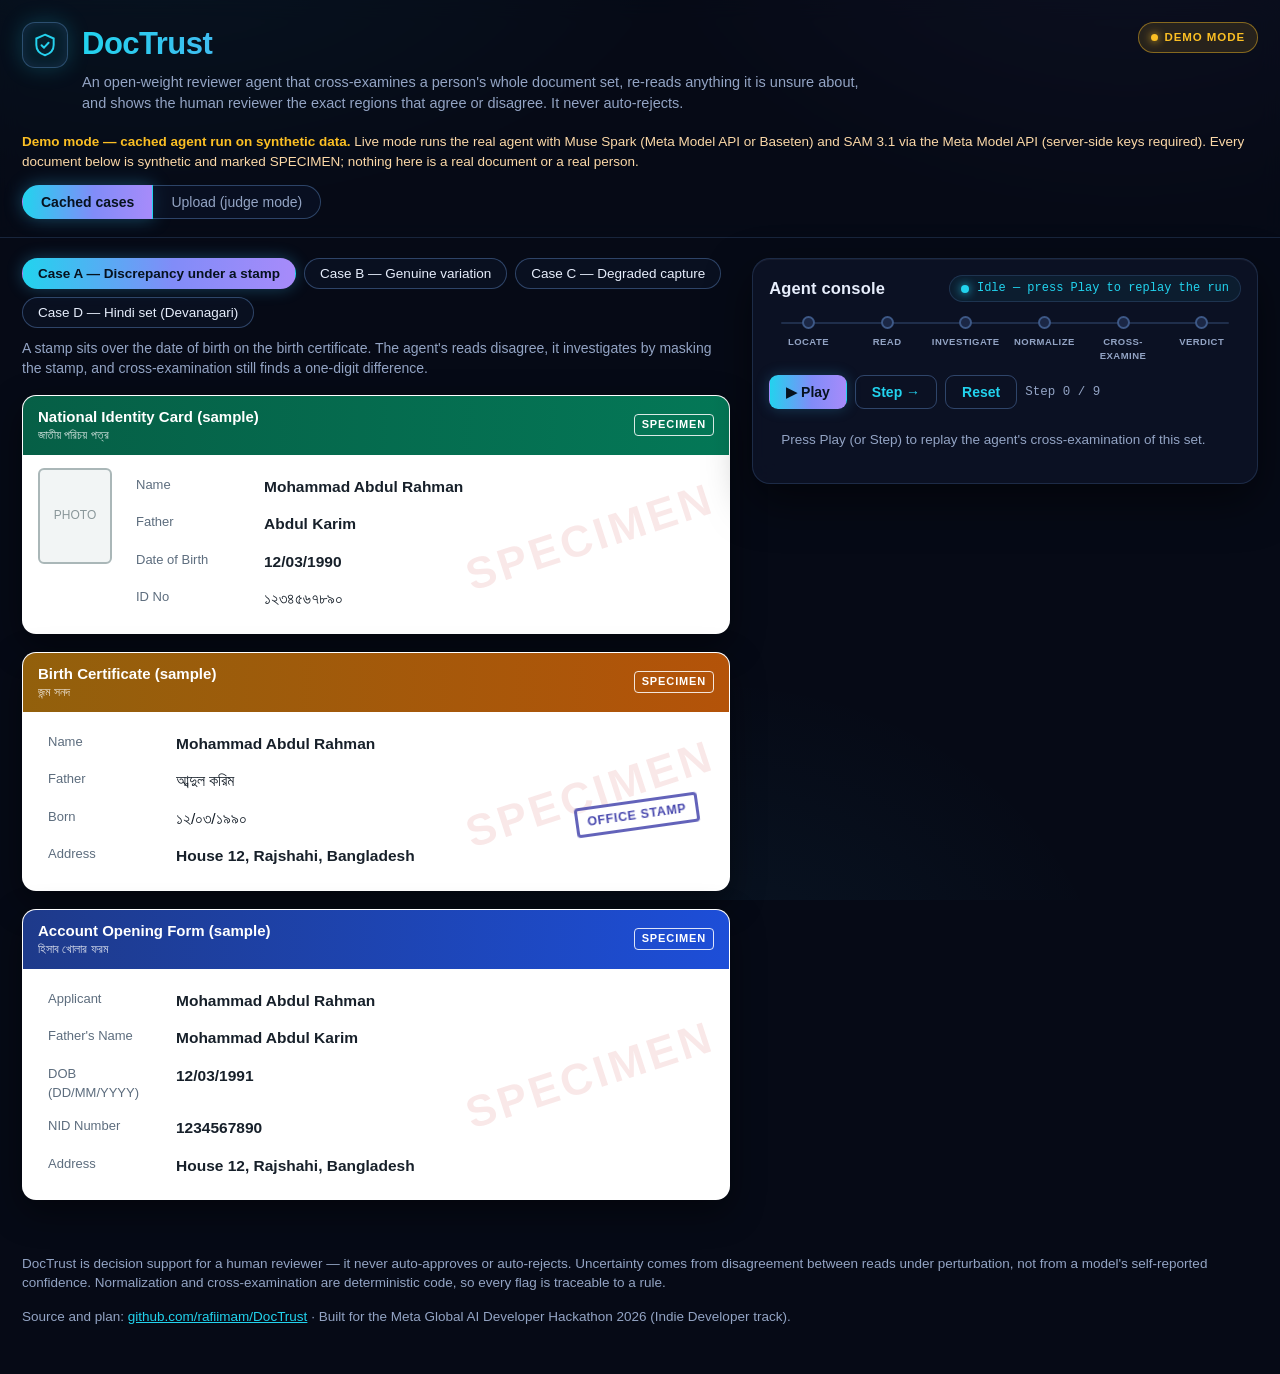
==== commit 075b21c6: "hindi demo: Case D cached Hindi replay (Devanagari), hindi case pack in judge mode (clean Hindi set " ====
--- a/docs/demo/index.html
+++ b/docs/demo/index.html
@@ -98,6 +98,7 @@
       <a class="pack-btn" data-pack="variation" href="#" download>Variation set</a>
       <a class="pack-btn" data-pack="discrepancy" href="#" download>Discrepancy set</a>
       <a class="pack-btn" data-pack="degraded" href="#" download>Degraded set</a>
+      <a class="pack-btn" data-pack="hindi" href="#" download>Hindi set (Devanagari)</a>
     </div>
     <p class="upload-hint">Each ZIP holds <code>nid.png</code>,
     <code>birth_certificate.png</code>, <code>bank_form.png</code> and the
@@ -177,6 +178,21 @@
   </aside>
 </section>
 
+<div class="lightbox" id="evidenceLightbox" hidden role="dialog" aria-modal="true" aria-label="Evidence viewer">
+  <div class="lightbox-backdrop" id="lightboxBackdrop"></div>
+  <div class="lightbox-panel">
+    <figure class="lightbox-media">
+      <img id="lightboxImg" alt="Evidence view, full size">
+      <figcaption id="lightboxCaption"></figcaption>
+    </figure>
+    <aside class="lightbox-side">
+      <button type="button" class="lightbox-close" id="lightboxClose" aria-label="Close viewer">×</button>
+      <h3 class="lightbox-side-h">Agent's read on this evidence</h3>
+      <div id="lightboxAdvice"></div>
+    </aside>
+  </div>
+</div>
+
 <footer class="site-footer">
   <p>DocTrust is decision support for a human reviewer — it never auto-approves or
   auto-rejects. Uncertainty comes from disagreement between reads under perturbation,
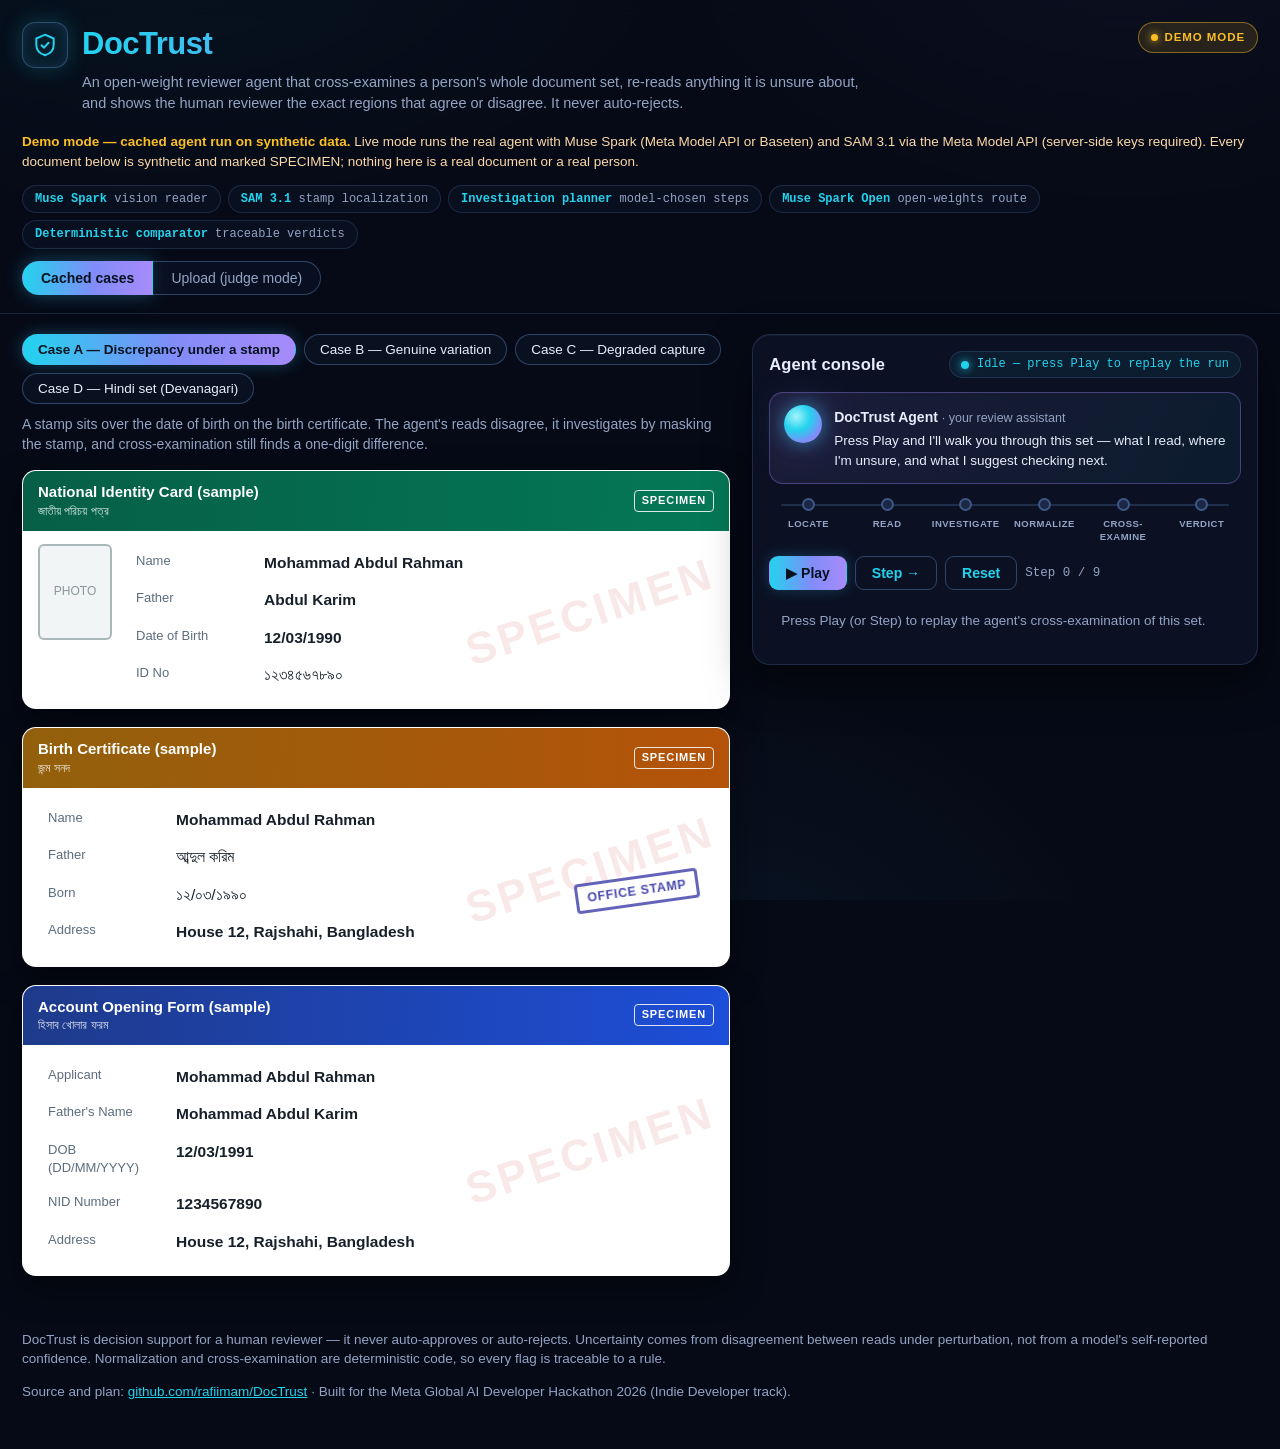
==== commit b78cf4bd: "demo: agent-presence card with suggestion narration + per-step technology tags and stack strip; EVAL" ====
--- a/docs/demo/index.html
+++ b/docs/demo/index.html
@@ -34,6 +34,13 @@
   Live mode runs the real agent with Muse Spark (Meta Model API or Baseten)
   and SAM 3.1 via the Meta Model API (server-side keys required). Every document below is synthetic and marked SPECIMEN;
   nothing here is a real document or a real person.</p>
+  <div class="tech-strip" aria-label="Technology stack">
+    <span class="tech-chip"><strong>Muse Spark</strong> vision reader</span>
+    <span class="tech-chip"><strong>SAM 3.1</strong> stamp localization</span>
+    <span class="tech-chip"><strong>Investigation planner</strong> model-chosen steps</span>
+    <span class="tech-chip"><strong>Muse Spark Open</strong> open-weights route</span>
+    <span class="tech-chip"><strong>Deterministic comparator</strong> traceable verdicts</span>
+  </div>
   <nav class="mode-toggle" aria-label="Demo mode">
     <button type="button" id="modeCachedBtn" aria-selected="true">Cached cases</button>
     <button type="button" id="modeUploadBtn" aria-selected="false">Upload (judge mode)</button>
@@ -53,6 +60,13 @@
       <div class="agent-status" id="agentStatusCached">
         <span class="pulse-dot"></span>
         <span class="agent-status-text" id="agentStatusTextCached">Idle — press Play to replay the run</span>
+      </div>
+    </div>
+    <div class="agent-card">
+      <span class="agent-orb" aria-hidden="true"></span>
+      <div class="agent-card-body">
+        <span class="agent-card-name">DocTrust Agent <span class="agent-card-sub">· your review assistant</span></span>
+        <p class="agent-card-text" id="agentCardTextCached">Press Play and I'll walk you through this set — what I read, where I'm unsure, and what I suggest checking next.</p>
       </div>
     </div>
     <ol class="stagebar" id="stageBarCached" aria-label="Agent pipeline stages">
@@ -157,6 +171,13 @@
         <span class="agent-status-text" id="agentStatusTextLive">Waiting for a run</span>
       </div>
     </div>
+    <div class="agent-card">
+      <span class="agent-orb" aria-hidden="true"></span>
+      <div class="agent-card-body">
+        <span class="agent-card-name">DocTrust Agent <span class="agent-card-sub">· your review assistant</span></span>
+        <p class="agent-card-text" id="agentCardTextLive">Upload a set and run a review — I'll narrate each step here as I work: what I'm reading, where I'm unsure, and what I suggest next.</p>
+      </div>
+    </div>
     <ol class="stagebar" id="stageBarLive" aria-label="Agent pipeline stages">
       <li data-stage="locate"><span class="stage-dot"></span><span class="stage-label">Locate</span></li>
       <li data-stage="read"><span class="stage-dot"></span><span class="stage-label">Read</span></li>
--- a/docs/demo/styles.css
+++ b/docs/demo/styles.css
@@ -416,11 +416,149 @@
 .gap-detail { margin: 0 0 4px; font-size: 14px; }
 .gap-next { margin: 0; font-size: 13.5px; color: var(--muted); }
 
+/* --- Technology strip ------------------------------------------------------ */
+.tech-strip {
+  max-width: 1280px; margin: 0 auto; padding: 0 22px 12px;
+  display: flex; flex-wrap: wrap; gap: 7px;
+}
+.tech-chip {
+  font-size: 12px; color: var(--muted);
+  border: 1px solid var(--line); border-radius: 999px; padding: 4.5px 12px;
+  background: rgba(13, 20, 40, .55);
+  font-family: ui-monospace, Menlo, monospace;
+}
+.tech-chip strong { color: var(--cyan); font-weight: 700; }
+
+/* --- Agent presence card ---------------------------------------------------- */
+.agent-card {
+  display: flex; gap: 12px; align-items: flex-start;
+  border: 1px solid rgba(167, 139, 250, .35); border-radius: 14px;
+  background: linear-gradient(120deg, rgba(167, 139, 250, .1), rgba(34, 211, 238, .05));
+  padding: 12px 14px; margin-top: 14px;
+}
+.agent-orb {
+  flex: 0 0 auto; width: 38px; height: 38px; border-radius: 50%;
+  background: radial-gradient(circle at 32% 30%, #a5f3fc, var(--cyan) 38%, var(--indigo) 72%, var(--violet));
+  box-shadow: 0 0 18px rgba(56, 189, 248, .55), 0 0 42px rgba(167, 139, 250, .3);
+  animation: orb-breathe 3.2s ease-in-out infinite;
+}
+@keyframes orb-breathe {
+  0%, 100% { transform: scale(1); }
+  50% { transform: scale(1.07); }
+}
+.agent-card-body { min-width: 0; }
+.agent-card-name { font-weight: 800; font-size: 14px; }
+.agent-card-sub { color: var(--muted); font-weight: 500; font-size: 12.5px; }
+.agent-card-text { margin: 3px 0 0; font-size: 13.5px; color: var(--ink); }
+
+/* Technology tag on trace entries — which part of the stack did this step */
+.tech-tag {
+  float: right; font-family: ui-monospace, Menlo, monospace;
+  font-size: 10px; font-weight: 700; letter-spacing: .04em;
+  color: #a5f3fc; border: 1px solid rgba(34, 211, 238, .35);
+  background: rgba(34, 211, 238, .08); border-radius: 999px; padding: 2px 8px;
+  margin-left: 8px;
+}
+
+/* Evidence items open the lightbox */
+.evidence-item { cursor: pointer; transition: border-color .18s ease, box-shadow .18s ease; }
+.evidence-item:hover, .evidence-item:focus-visible {
+  border-color: var(--cyan); box-shadow: 0 0 16px rgba(34, 211, 238, .25); outline: none;
+}
+.evidence-item figcaption::after {
+  content: " · click to enlarge"; color: var(--cyan); font-weight: 600;
+}
+
+/* --- Evidence lightbox ------------------------------------------------------ */
+.lightbox {
+  position: fixed; inset: 0; z-index: 60;
+  display: flex; align-items: center; justify-content: center;
+}
+.lightbox-backdrop {
+  position: absolute; inset: 0;
+  background: rgba(3, 6, 14, .82); backdrop-filter: blur(6px);
+}
+.lightbox-panel {
+  position: relative; z-index: 1;
+  width: min(1180px, 94vw); max-height: 92vh;
+  display: grid; grid-template-columns: minmax(0, 1fr) 350px;
+  background: var(--panel-solid); border: 1px solid var(--line-strong);
+  border-radius: 18px; overflow: hidden;
+  box-shadow: 0 30px 80px rgba(0, 0, 0, .65), 0 0 40px rgba(56, 189, 248, .12);
+  animation: step-in .25s ease;
+}
+@media (max-width: 860px) {
+  .lightbox-panel { grid-template-columns: 1fr; overflow-y: auto; }
+}
+.lightbox-media {
+  margin: 0; padding: 18px; display: flex; flex-direction: column; gap: 10px;
+  background: rgba(6, 10, 22, .6); min-height: 0;
+}
+.lightbox-media img {
+  max-width: 100%; max-height: calc(92vh - 90px); object-fit: contain;
+  border-radius: 10px; background: #eceff0;
+}
+.lightbox-media figcaption { color: var(--muted); font-size: 13px; }
+.lightbox-side {
+  border-left: 1px solid var(--line); padding: 18px 18px 16px;
+  overflow-y: auto; max-height: 92vh; position: relative;
+  scrollbar-width: thin; scrollbar-color: rgba(125, 180, 255, .35) transparent;
+}
+@media (max-width: 860px) {
+  .lightbox-side { border-left: none; border-top: 1px solid var(--line); max-height: none; }
+  .lightbox-media img { max-height: 52vh; }
+}
+.lightbox-close {
+  position: absolute; top: 10px; right: 12px;
+  width: 34px; height: 34px; border-radius: 50%;
+  border: 1px solid var(--line-strong); background: rgba(19, 29, 56, .9);
+  color: var(--ink); font-size: 20px; line-height: 1; cursor: pointer;
+}
+.lightbox-close:hover { border-color: var(--cyan); color: var(--cyan); }
+.lightbox-side-h { margin: 0 26px 12px 0; font-size: 15.5px; }
+.lb-verdict {
+  border: 1.5px solid; border-radius: 11px; padding: 9px 12px; margin-bottom: 10px;
+  font-size: 14px;
+}
+.lb-verdict-label { font-weight: 800; }
+.lb-verdict-sub { color: var(--muted); font-size: 12.5px; }
+.lb-verdict-consistent { background: var(--good-soft); border-color: var(--good); }
+.lb-verdict-discrepancy { background: var(--bad-soft); border-color: var(--bad); }
+.lb-verdict-unreadable { background: var(--warn-soft); border-color: var(--warn); }
+.lb-context { color: var(--muted); font-size: 13px; margin: 0 0 12px; }
+.lb-h {
+  font-size: 11px; font-weight: 800; letter-spacing: .08em; text-transform: uppercase;
+  color: var(--cyan); margin: 14px 0 8px; font-family: ui-monospace, Menlo, monospace;
+}
+.lb-field {
+  border: 1px solid var(--line); border-radius: 11px;
+  padding: 8px 11px; margin-bottom: 8px; background: rgba(19, 29, 56, .7);
+}
+.lb-field-head { display: flex; justify-content: space-between; gap: 8px; align-items: baseline; flex-wrap: wrap; }
+.lb-field-name {
+  font-family: ui-monospace, Menlo, monospace; font-size: 12px; color: var(--muted);
+  text-transform: uppercase; letter-spacing: .05em;
+}
+.lb-finding { font-size: 11px; font-weight: 700; }
+.lb-finding-match { color: var(--good); }
+.lb-finding-variant { color: var(--cyan); }
+.lb-finding-mismatch { color: var(--bad); }
+.lb-finding-unreadable, .lb-finding-single_source { color: var(--warn); }
+.lb-field-value { font-size: 15px; font-weight: 600; margin-top: 2px; word-break: break-word; }
+.lb-investigation { color: var(--violet); font-size: 12.5px; font-style: italic; margin-top: 3px; }
+.lb-advice {
+  border: 1.5px solid; border-radius: 11px; padding: 10px 13px;
+  font-size: 13.5px; margin-top: 14px;
+}
+.lb-advice-good { background: var(--good-soft); border-color: var(--good); }
+.lb-advice-warn { background: var(--warn-soft); border-color: var(--warn); }
+.lb-advice-bad { background: var(--bad-soft); border-color: var(--bad); }
+
 .site-footer { max-width: 1280px; margin: 0 auto; padding: 12px 22px 34px; color: var(--muted); font-size: 13.5px; }
 .site-footer a { color: var(--cyan); }
 
 @media (prefers-reduced-motion: reduce) {
   .trace li, .verdict { animation: none; }
-  .pulse-dot, .badge::before, .stagebar li.active .stage-dot { animation: none; }
+  .pulse-dot, .badge::before, .stagebar li.active .stage-dot, .agent-orb { animation: none; }
   .stamp, .field, .doc-card { transition: none; }
 }
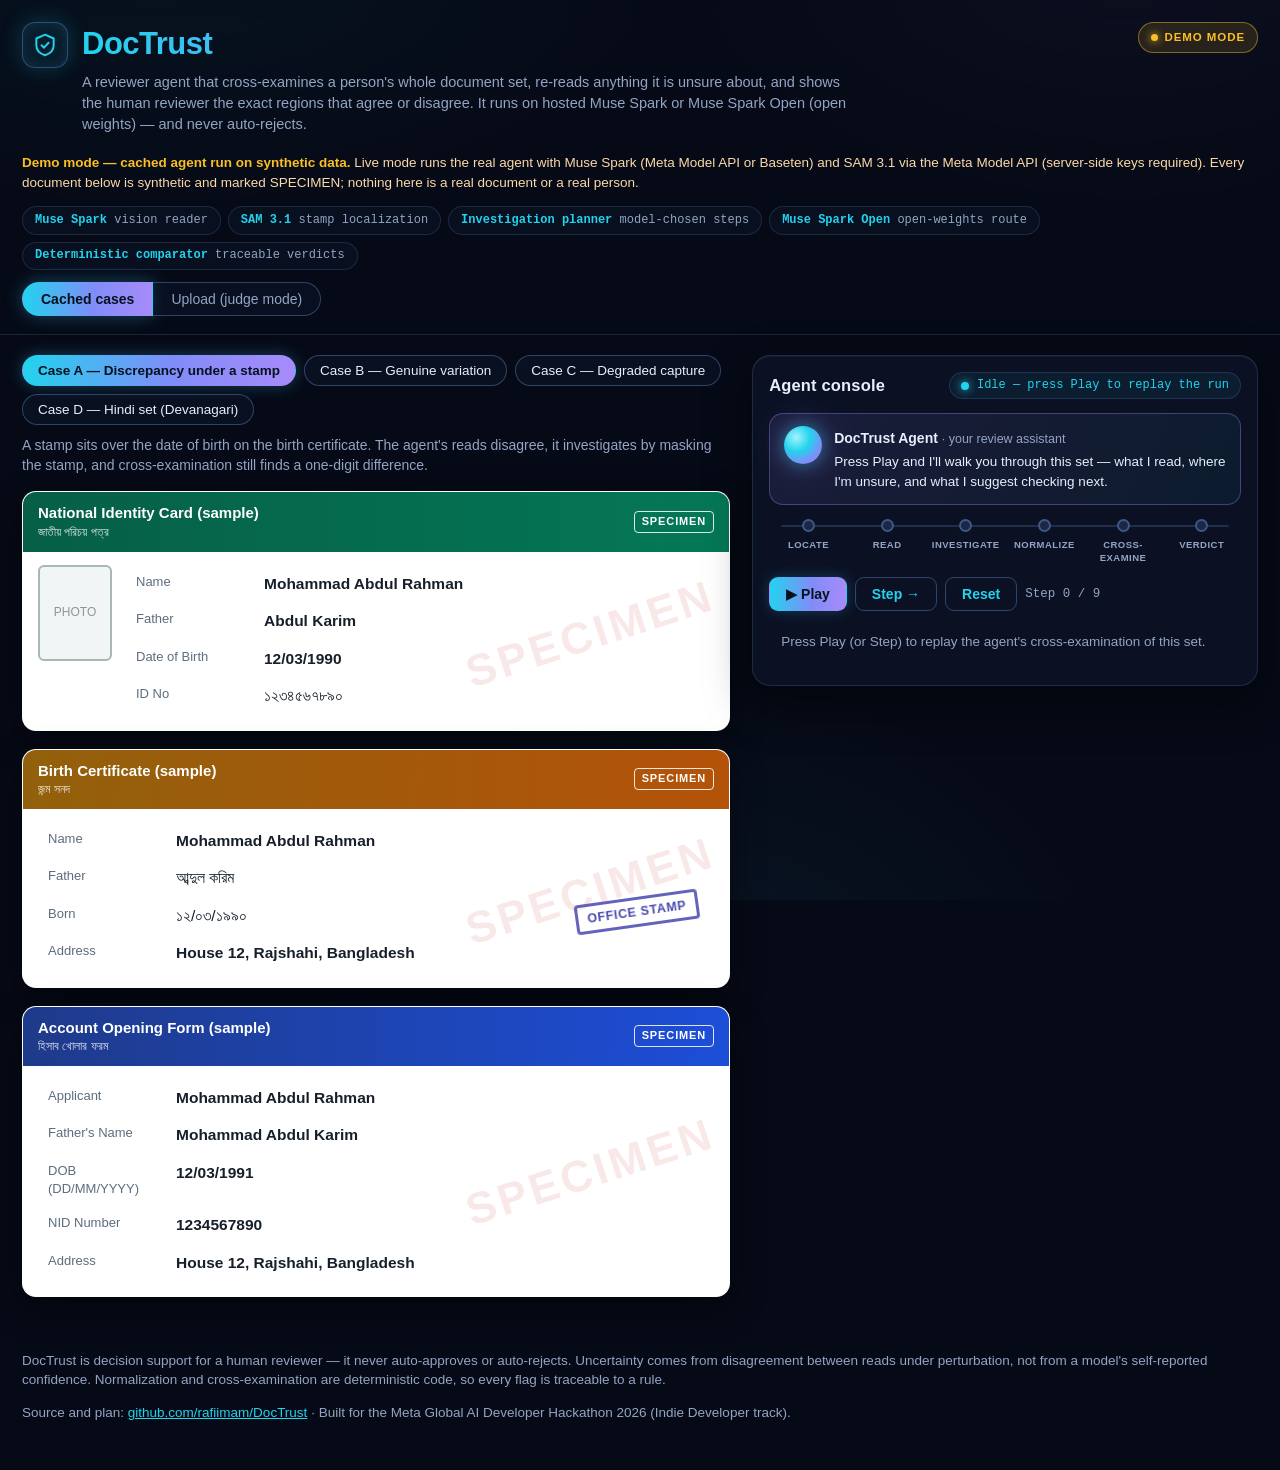
==== commit da7d0ceb: "tagline: 'runs on hosted Muse Spark or Muse Spark Open (open weights)' across README, demo, landing " ====
--- a/docs/demo/index.html
+++ b/docs/demo/index.html
@@ -23,9 +23,10 @@
       </span>
       <div>
         <h1>DocTrust</h1>
-        <p class="one-liner">An open-weight reviewer agent that cross-examines a person's
+        <p class="one-liner">A reviewer agent that cross-examines a person's
         whole document set, re-reads anything it is unsure about, and shows the human
-        reviewer the exact regions that agree or disagree. It never auto-rejects.</p>
+        reviewer the exact regions that agree or disagree. It runs on hosted
+        Muse Spark or Muse Spark Open (open weights) — and never auto-rejects.</p>
       </div>
     </div>
     <span class="badge badge-demo" id="modeBadge">Demo mode</span>
